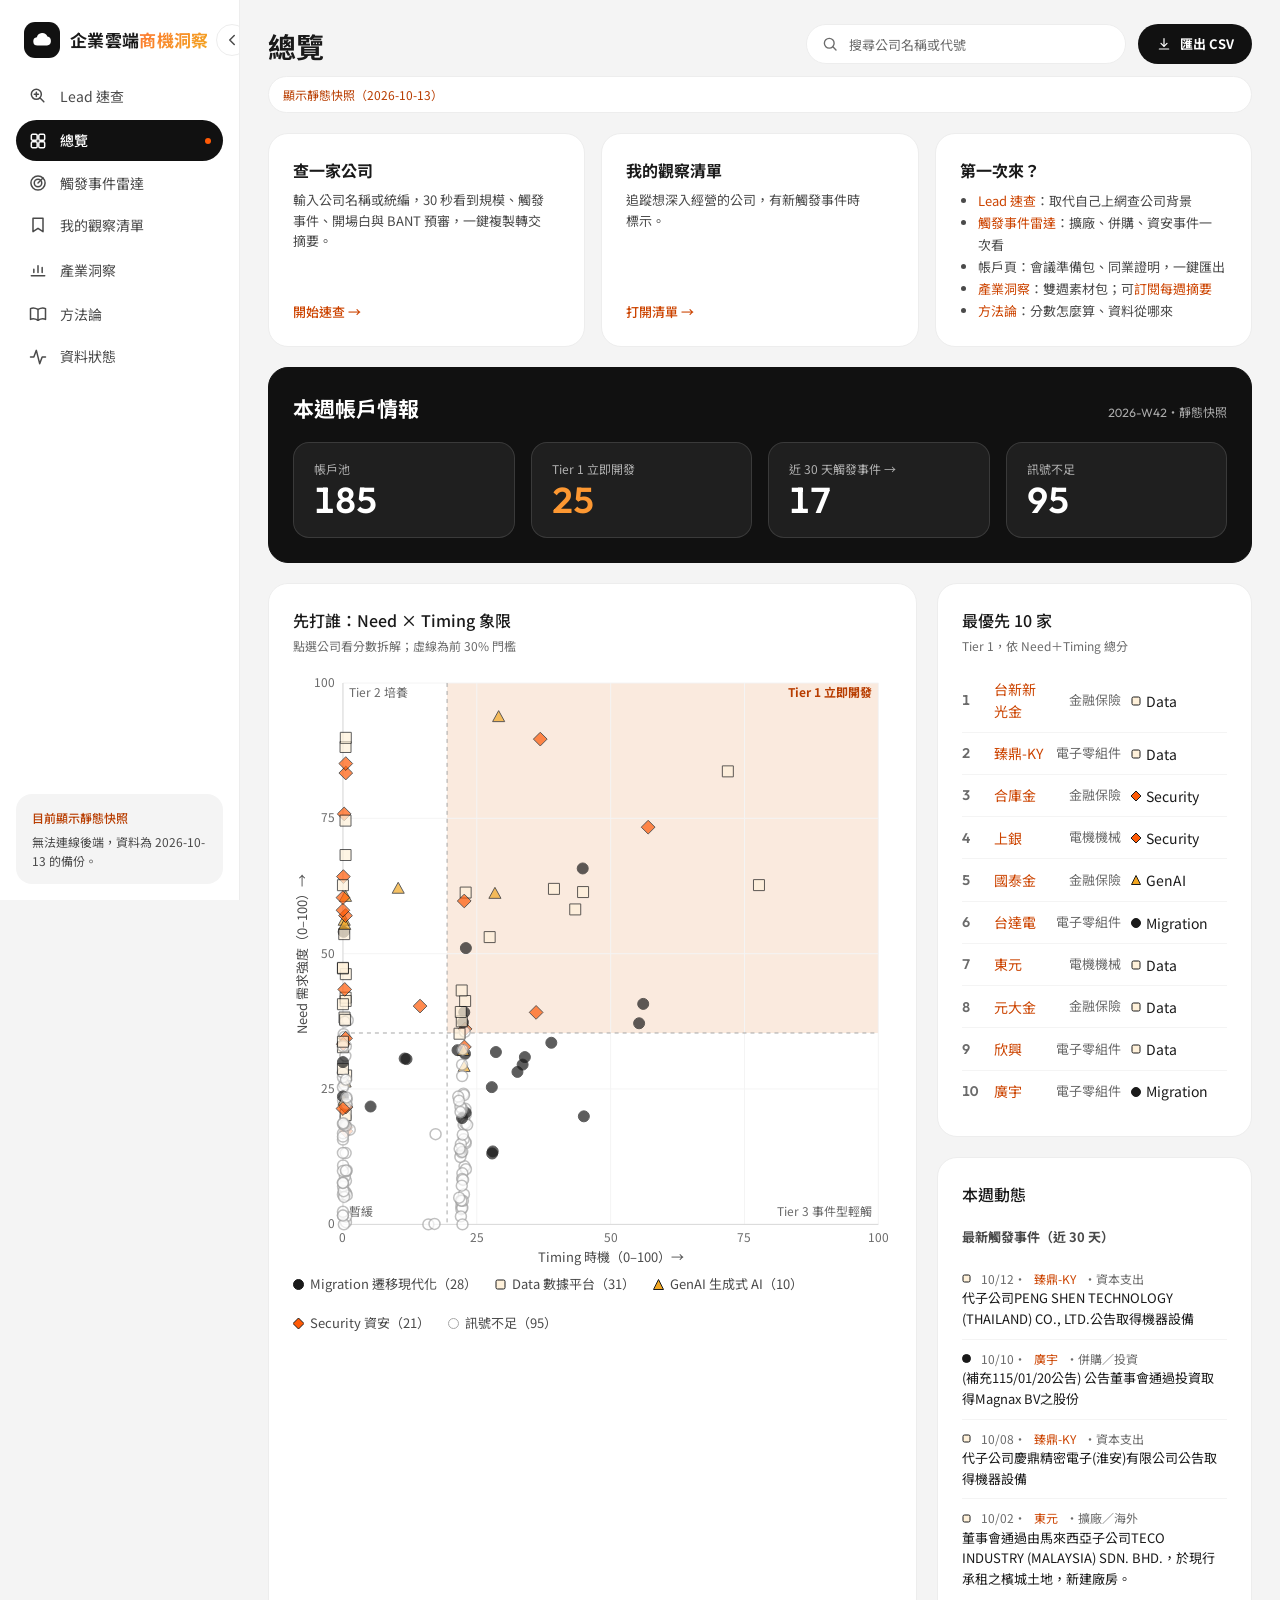
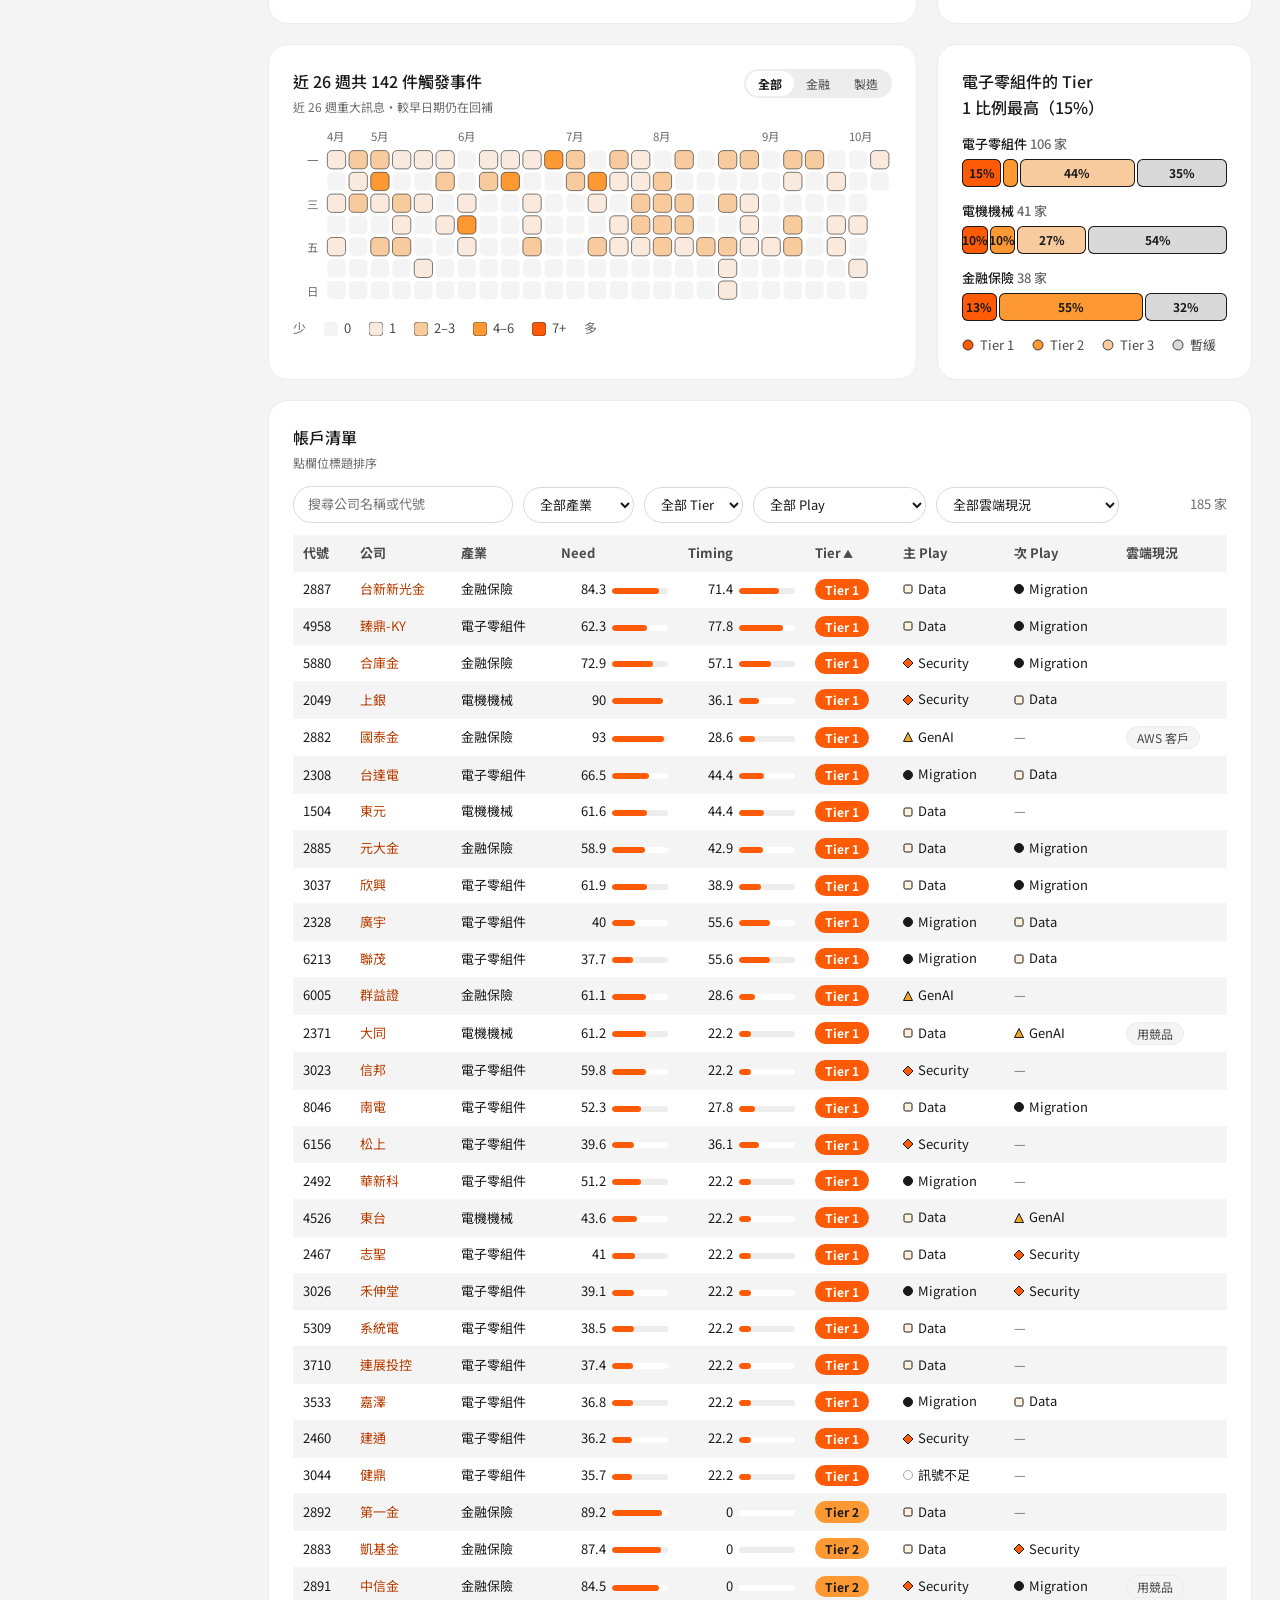
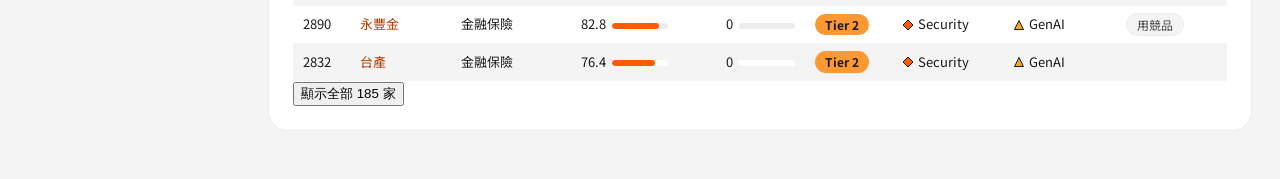
==== web/index.html @ 1bb66ca7 "產業洞察素材包＋每週摘要信訂閱（09 檔衝刺 3） - GAS：config_industries（零售先行）、insight_packs；每兩週產生主題熱度（近 14 天 vs 前 14 天）、5 " ====
<!doctype html>
<html lang="zh-Hant">
<head>
<meta charset="utf-8">
<meta name="viewport" content="width=device-width, initial-scale=1">
<title>總覽｜企業雲端商機洞察平台</title>
<meta name="description" content="企業雲端商機洞察平台：以公開資料為台灣上市櫃企業評分，標出 AWS 的切入劇本">
<link rel="preconnect" href="https://fonts.googleapis.com">
<link rel="preconnect" href="https://fonts.gstatic.com" crossorigin>
<link href="https://fonts.googleapis.com/css2?family=Noto+Sans+TC:wght@400;500;700&family=Outfit:wght@500;600&display=swap" rel="stylesheet">
<link rel="stylesheet" href="css/tokens.css?v=20261019b">
<link rel="stylesheet" href="css/app.css?v=20261019e">
</head>
<body data-page="overview" data-title="總覽">
<main>
  <!-- 入口（09 檔第 4 節）：查一家公司（快速）、我的觀察清單（深入）、訪客功能導覽 -->
  <section class="entry-row" aria-label="快速入口">
    <a class="card entry-card" href="lookup.html"><h2>查一家公司</h2><p>輸入公司名稱或統編，30 秒看到規模、觸發事件、開場白與 BANT 預審，一鍵複製轉交摘要。</p><span class="go">開始速查 →</span></a>
    <a class="card entry-card" href="watchlist.html"><h2>我的觀察清單</h2><p id="entry-watch">追蹤想深入經營的公司，有新觸發事件時標示。</p><span class="go">打開清單 →</span></a>
    <div class="card entry-card tour"><h2>第一次來？</h2><ul>
      <li><a href="lookup.html">Lead 速查</a>：取代自己上網查公司背景</li>
      <li><a href="radar.html">觸發事件雷達</a>：擴廠、併購、資安事件一次看</li>
      <li>帳戶頁：會議準備包、同業證明，一鍵匯出</li>
      <li><a href="insight.html">產業洞察</a>：雙週素材包；可<a href="insight.html#subscribe">訂閱每週摘要</a></li>
      <li><a href="methodology.html">方法論</a>：分數怎麼算、資料從哪來</li></ul></div>
  </section>

  <!-- 列 1：黑色 KPI 帶 -->
  <section class="card dark kpi-band" aria-labelledby="kpi-title">
    <div class="band-head"><h2 id="kpi-title">本週帳戶情報</h2><span class="band-sub" id="band-sub"></span></div>
    <div class="band-grid four">
      <div class="band-card"><div class="band-label">帳戶池</div><div class="band-num" id="k-accounts">—</div></div>
      <div class="band-card"><div class="band-label">Tier 1 立即開發</div><div class="band-num hot" id="k-tier1">—</div></div>
      <a class="band-card kpi-link" href="radar.html?days=30"><div class="band-label">近 30 天觸發事件 →</div><div class="band-num" id="k-events">—</div></a>
      <div class="band-card"><div class="band-label">訊號不足</div><div class="band-num" id="k-nosig">—</div></div>
    </div>
  </section>

  <!-- 列 2：象限圖（8）＋鬆餅圖／本週動態（4） -->
  <section class="grid-12">
    <div class="card chart-wrap span-8" id="quad">
      <div class="card-head"><h2>先打誰：Need × Timing 象限</h2><span class="hint">點選公司看分數拆解；虛線為前 30% 門檻</span></div>
      <div class="card-body">
        <div class="chart"></div>
        <div class="legend" id="legend"></div>
        <div class="tooltip" role="status"></div>
      </div>
    </div>
    <div class="span-4 col-stack">
      <div class="card">
        <div class="card-head"><h2>最優先 10 家</h2><span class="hint">Tier 1，依 Need＋Timing 總分</span></div>
        <div class="card-body"><ol class="top-list" id="top10"></ol></div>
      </div>
      <div class="card">
        <div class="card-head"><h2>本週動態</h2><span class="hint" id="dyn-hint"></span></div>
        <div class="card-body">
          <div id="movers-wrap"><h3 class="sub-h">分數變化前 5</h3>
          <ul class="movers" id="movers"></ul></div>
          <h3 class="sub-h">最新觸發事件（近 30 天）</h3>
          <ul class="events" id="events"></ul>
        </div>
      </div>
    </div>
  </section>

  <!-- 列 3：日曆熱圖（8）＋產業 × Tier（4） -->
  <section class="grid-12">
    <div class="card chart-wrap span-8" id="cal-card">
      <div class="card-head head-split">
        <div><h2 id="cal-title">觸發事件日曆</h2><span class="hint" id="cal-hint">近 26 週重大訊息</span></div>
        <div class="seg-toggle" role="group" aria-label="產業範圍" id="cal-seg">
          <button type="button" data-g="n" aria-pressed="true">全部</button><button type="button" data-g="fin" aria-pressed="false">金融</button><button type="button" data-g="mfg" aria-pressed="false">製造</button>
        </div>
      </div>
      <div class="card-body"><div id="cal"></div><div class="legend" id="cal-legend"></div><div class="tooltip" role="status"></div></div>
    </div>
    <div class="card span-4">
      <div class="card-head"><h2 id="ind-title">各產業的 Tier 組成</h2></div>
      <div class="card-body"><div id="ind-stack"></div><div class="legend" id="ind-legend"></div></div>
    </div>
  </section>

  <!-- 列 4：帳戶清單 -->
  <section class="card" id="accounts" aria-labelledby="t-title">
    <div class="card-head"><h2 id="t-title">帳戶清單</h2><span class="hint">點欄位標題排序</span></div>
    <div class="card-body">
      <div class="filters">
        <label class="sr-only" for="f-q">搜尋公司</label>
        <input id="f-q" type="search" placeholder="搜尋公司名稱或代號">
        <label class="sr-only" for="f-ind">產業</label>
        <select id="f-ind"><option value="">全部產業</option></select>
        <label class="sr-only" for="f-tier">Tier</label>
        <select id="f-tier"><option value="">全部 Tier</option><option value="1">Tier 1</option><option value="2">Tier 2</option><option value="3">Tier 3</option><option value="hold">暫緩</option></select>
        <label class="sr-only" for="f-play">主 Play</label>
        <select id="f-play"><option value="">全部 Play</option></select>
        <label class="sr-only" for="f-cloud">雲端現況</label>
        <select id="f-cloud"><option value="">全部雲端現況</option></select>
        <span class="count" id="count"></span>
      </div>
      <div class="chips" id="chips" aria-label="已套用的篩選"></div>
      <div class="table-wrap">
        <table>
          <thead><tr id="thead"></tr></thead>
          <tbody id="tbody"></tbody>
        </table>
      </div>
      <button type="button" class="btn-more" id="more" hidden></button>
    </div>
  </section>
</main>

<script src="js/api.js?v=20261019b"></script>
<script src="js/shell.js?v=20261019e"></script>
<script src="js/charts.js?v=20261014r"></script>
<script>
(async () => {
  const { LABELS, fmt, esc, tierBadge, playTag, shapeSvg, ageDays } = CL;
  let d;
  try { d = await CL.load(); }
  catch (e) { document.querySelector('main').insertAdjacentHTML('afterbegin', `<p class="empty">${esc(e.message)}</p>`); return; }

  const rows = d.accounts.map(c => ({
    code: c.code, name: c.name, industry: c.industry, market: c.market,
    need: c.score.need === '' ? 0 : Number(c.score.need), timing: c.score.timing === '' ? 0 : Number(c.score.timing),
    tier: String(c.score.tier), play: c.score.play_primary, play2: c.score.play_secondary,
    cloud: c.score.cloud_status, comp: Number(c.score.data_completeness)
  }));
  const byCode = Object.fromEntries(rows.map(r => [r.code, r]));
  const S = d.summary || {};
  const tierCounts = S.tier_counts || rows.reduce((m, r) => (m[r.tier] = (m[r.tier] || 0) + 1, m), {});
  const recent = d.signals.filter(s => s.type === 'T1' && ageDays(s.at, d.generated_at) <= 30);
  const eventDocs = new Set(recent.map(s => s.code + '|' + s.title + '|' + s.at));

  // ---------- KPI 帶 ----------
  document.getElementById('k-accounts').textContent = S.rank_total || rows.length;
  document.getElementById('k-tier1').textContent = tierCounts['1'] || 0;
  document.getElementById('k-events').textContent = eventDocs.size;
  document.getElementById('k-nosig').textContent = rows.filter(r => r.play === CL.NO_PLAY).length;
  document.getElementById('band-sub').textContent = `${d.run_id}${d.source === 'live' ? '' : '・靜態快照'}`;

  // ---------- 象限圖 ----------
  const mid = (hi, lo) => (Math.min(...hi) + Math.max(0, ...lo)) / 2;
  const highN = r => r.tier === '1' || r.tier === '2', highT = r => r.tier === '1' || r.tier === '3';
  const needCut = mid(rows.filter(highN).map(r => r.need), rows.filter(r => !highN(r)).map(r => r.need));
  const timingCut = mid(rows.filter(highT).map(r => r.timing), rows.filter(r => !highT(r)).map(r => r.timing));
  Charts.quadrant(document.getElementById('quad'), rows, { needCut, timingCut, onClick: r => { location.href = 'account.html?code=' + r.code; } });
  const playOrder = ['Migration', 'Data', 'GenAI', 'Security', CL.NO_PLAY];
  document.getElementById('legend').innerHTML = playOrder
    .map(p => `<span>${shapeSvg(p, 11)}${p === CL.NO_PLAY ? CL.NO_PLAY : LABELS.play[p]}（${rows.filter(r => r.play === p).length}）</span>`).join('');

  // ---------- Tier 標示 ----------
  const TL = { '1': 'Tier 1', '2': 'Tier 2', '3': 'Tier 3', hold: '暫緩' };
  const dotSvg = t => `<svg width="12" height="12" aria-hidden="true"><circle cx="6" cy="6" r="5" fill="${Charts.TIER_VAR[t]}" stroke="var(--ink-900)" stroke-width="0.8"/></svg>`;

  // ---------- 最優先 10 家 ----------
  document.getElementById('top10').innerHTML = rows.filter(r => r.tier === '1').sort((a, b) => (b.need + b.timing) - (a.need + a.timing)).slice(0, 10)
    .map((r, i) => `<li><span class="rk">${i + 1}</span><a href="account.html?code=${r.code}">${esc(r.name)}</a><span class="muted">${esc(r.industry)}</span><span class="tp">${playTag(r.play)}</span></li>`).join('');

  // ---------- 本週動態 ----------
  const prevRows = rows.filter(r => d.prev[r.code]).map(r => {
    const p = d.prev[r.code];
    return { ...r, delta: Math.round(((r.need + r.timing) - ((Number(p.need) || 0) + (Number(p.timing) || 0))) * 10) / 10, tierFrom: String(p.tier) };
  });
  document.getElementById('dyn-hint').textContent = d.prev_run_id ? `與 ${d.prev_run_id} 比較` : '';
  const movers = prevRows.filter(r => r.delta !== 0 || r.tier !== r.tierFrom).sort((a, b) => Math.abs(b.delta) - Math.abs(a.delta)).slice(0, 5);
  if (!d.prev_run_id) document.getElementById('movers-wrap').remove();
  else document.getElementById('movers').innerHTML = movers.length ? movers.map(r => `<li><a href="account.html?code=${r.code}">${esc(r.name)}</a>
        <span class="${r.delta > 0 ? 'up' : 'down'}"><span class="arr" aria-hidden="true">${r.delta > 0 ? '▲' : '▼'}</span> ${r.delta > 0 ? '上升' : '下降'} ${Math.abs(r.delta)}</span>
        ${r.tier !== r.tierFrom ? `<span class="muted">${LABELS.tier[r.tierFrom]} → </span>${tierBadge(r.tier)}` : ''}</li>`).join('')
    : '<li class="muted">與上週相比沒有變化。</li>';
  const evList = recent.slice().sort((a, b) => String(b.at).localeCompare(String(a.at)))
    .filter((s, i, a) => a.findIndex(x => x.code === s.code && x.title === s.title && x.at === s.at) === i).slice(0, 4);
  document.getElementById('events').innerHTML = evList.length ? evList.map(s => {
    const c = d.byCode[s.code], r = byCode[s.code];
    return `<li><div class="meta"><span class="pdot-s">${shapeSvg(r ? r.play : CL.NO_PLAY, 9)}</span>${String(s.at).slice(5, 10).replace('-', '/')}・<a href="account.html?code=${s.code}">${esc(c.name)}</a>・${LABELS.cat[s.cat] || s.cat}</div>
      <div class="title">${esc(s.title)}</div></li>`;
  }).join('') : '<li class="muted">近 30 天沒有觸發事件</li>';

  // ---------- 日曆熱圖 ----------
  const cal = S.trigger_calendar || [];
  const bf = S.announcement_backfill;
  let group = 'n';
  const drawCal = () => {
    const total = cal.reduce((a, x) => a + (x[group] || 0), 0);
    document.getElementById('cal-title').textContent = `近 26 週共 ${total} 件觸發事件`;
    Charts.calendar(document.getElementById('cal'), cal, { endDate: d.generated_at, group });
    const f = ['var(--gray-100)', 'var(--heat-1)', 'var(--heat-2)', 'var(--heat-3)', 'var(--heat-4)'];
    document.getElementById('cal-legend').innerHTML = `<span class="muted">少</span>` + ['0', '1', '2–3', '4–6', '7+']
      .map((t, i) => `<span><svg width="14" height="14" aria-hidden="true"><rect width="14" height="14" rx="4" fill="${f[i]}" stroke="${i ? 'var(--ink-900)' : 'none'}" stroke-width="0.5"/></svg>${t}</span>`).join('') + `<span class="muted">多</span>`;
    document.getElementById('cal-hint').textContent = '近 26 週重大訊息' + (bf && bf.done_days < bf.total_days ? '・較早日期仍在回補' : '');
  };
  document.getElementById('cal-seg').querySelectorAll('button').forEach(b => b.addEventListener('click', () => {
    group = b.dataset.g;
    document.querySelectorAll('#cal-seg button').forEach(x => x.setAttribute('aria-pressed', String(x === b)));
    drawCal();
  }));
  drawCal();

  // ---------- 產業 × Tier 百分比堆疊 ----------
  const matrix = S.industry_tier_matrix || {};
  const inds = Object.keys(matrix);
  document.getElementById('ind-stack').innerHTML = inds.map(ind => {
    const m = matrix[ind], tot = Charts.TIER_ORDER.reduce((a, t) => a + (m[t] || 0), 0) || 1;
    return `<div class="ind-row"><div class="ind-name">${esc(ind)}<span class="muted"> ${tot} 家</span></div>
      <div class="ind-bar" role="img" aria-label="${esc(ind)}：${Charts.TIER_ORDER.map(t => TL[t] + ' ' + (m[t] || 0) + ' 家').join('、')}">
        ${Charts.TIER_ORDER.filter(t => m[t]).map(t => { const p = m[t] / tot * 100;
          return `<div class="ind-seg" style="width:${p}%;background:${Charts.TIER_VAR[t]}" data-tip="${esc(ind)}・${TL[t]}：${m[t]} 家（${Math.round(p)}%）">${p >= 9 ? Math.round(p) + '%' : ''}</div>`; }).join('')}
      </div></div>`;
  }).join('');
  document.getElementById('ind-legend').innerHTML = Charts.TIER_ORDER.map(t => `<span>${dotSvg(t)}${TL[t]}</span>`).join('');
  const top = inds.map(i => ({ i, p: (matrix[i]['1'] || 0) / (Charts.TIER_ORDER.reduce((a, t) => a + (matrix[i][t] || 0), 0) || 1) })).sort((a, b) => b.p - a.p)[0];
  if (top) document.getElementById('ind-title').textContent = `${top.i}的 Tier 1 比例最高（${Math.round(top.p * 100)}%）`;
  document.getElementById('ind-stack').querySelectorAll('[data-tip]').forEach(n => {
    n.addEventListener('mousemove', e => AC_tip(e, n.dataset.tip)); n.addEventListener('mouseleave', AC_untip);
  });
  let tipEl = null;
  function AC_tip(e, html) {
    if (!tipEl) { tipEl = document.createElement('div'); tipEl.className = 'tooltip floating'; document.body.appendChild(tipEl); }
    tipEl.textContent = html; tipEl.style.display = 'block';
    tipEl.style.left = Math.min(e.clientX + 14, innerWidth - 240) + 'px'; tipEl.style.top = (e.clientY + 14) + 'px';
  }
  function AC_untip() { if (tipEl) tipEl.style.display = 'none'; }

  // ---------- 帳戶清單 ----------
  const opts = (id, vals, label) => {
    document.getElementById(id).insertAdjacentHTML('beforeend', vals.map(v => `<option value="${v}">${label ? label[v] : v}</option>`).join(''));
  };
  opts('f-ind', [...new Set(rows.map(r => r.industry))]);
  opts('f-play', playOrder, LABELS.play);
  opts('f-cloud', ['aws', 'competitor', 'unknown'], LABELS.cloud);

  const cols = [
    { k: 'code', t: '代號' }, { k: 'name', t: '公司' }, { k: 'industry', t: '產業' },
    { k: 'need', t: 'Need', num: true }, { k: 'timing', t: 'Timing', num: true }, { k: 'tierOrder', t: 'Tier' },
    { k: 'play', t: '主 Play' }, { k: 'play2', t: '次 Play' }, { k: 'cloud', t: '雲端現況' }
  ];
  const tierOrder = { '1': 0, '2': 1, '3': 2, hold: 3 };
  rows.forEach(r => { r.tierOrder = tierOrder[r.tier]; });
  let sort = { k: 'tierOrder', dir: 1 };
  const thead = document.getElementById('thead');
  thead.innerHTML = cols.map(c => `<th aria-sort="none" data-k="${c.k}"><button type="button">${c.t}</button></th>`).join('');
  thead.querySelectorAll('th').forEach(th => th.querySelector('button').addEventListener('click', () => {
    const k = th.dataset.k;
    sort = { k, dir: sort.k === k ? -sort.dir : (cols.find(c => c.k === k).num ? -1 : 1) };
    render();
  }));
  const FILTERS = [['f-ind', '產業'], ['f-tier', 'Tier'], ['f-play', 'Play'], ['f-cloud', '雲端現況']];
  ['f-q', 'f-ind', 'f-tier', 'f-play', 'f-cloud'].forEach(id => document.getElementById(id).addEventListener('input', render));

  function chips() {
    const out = [];
    const q = document.getElementById('f-q').value.trim();
    if (q) out.push({ id: 'f-q', text: `搜尋：${q}` });
    FILTERS.forEach(([id]) => {
      const el = document.getElementById(id);
      if (el.value) out.push({ id, text: el.options[el.selectedIndex].text });
    });
    document.getElementById('chips').innerHTML = out.map(c => `<button type="button" class="chip" data-id="${c.id}" aria-label="移除篩選：${esc(c.text)}">${esc(c.text)} <span aria-hidden="true">×</span></button>`).join('');
    document.querySelectorAll('#chips .chip').forEach(b => b.addEventListener('click', () => {
      const el = document.getElementById(b.dataset.id); el.value = ''; render();
    }));
  }

  const PAGE = 30; let showAll = false;
  document.getElementById('more').addEventListener('click', () => { showAll = true; render(); });
  function render() {
    const q = document.getElementById('f-q').value.trim();
    const f = id => document.getElementById(id).value;
    const list = rows.filter(r =>
      (!q || r.name.includes(q) || r.code.includes(q)) &&
      (!f('f-ind') || r.industry === f('f-ind')) && (!f('f-tier') || r.tier === f('f-tier')) &&
      (!f('f-play') || r.play === f('f-play')) && (!f('f-cloud') || r.cloud === f('f-cloud'))
    ).sort((a, b) => {
      const va = a[sort.k], vb = b[sort.k];
      const c = typeof va === 'number' ? va - vb : String(va ?? '').localeCompare(String(vb ?? ''), 'zh-Hant');
      return (c || (b.need + b.timing) - (a.need + a.timing)) * (c ? sort.dir : 1);
    });
    thead.querySelectorAll('th').forEach(th => th.setAttribute('aria-sort', th.dataset.k === sort.k ? (sort.dir > 0 ? 'ascending' : 'descending') : 'none'));
    window.__shown = list;
    const cut = showAll || list.length <= PAGE ? list : list.slice(0, PAGE);
    document.getElementById('count').textContent = `${list.length} 家`;
    document.getElementById('more').hidden = cut.length === list.length;
    document.getElementById('more').textContent = `顯示全部 ${list.length} 家`;
    chips();
    document.getElementById('tbody').innerHTML = cut.map(r => `
      <tr data-code="${r.code}" tabindex="0">
        <td>${r.code}</td><td><a href="account.html?code=${r.code}">${esc(r.name)}</a></td><td>${esc(r.industry)}</td>
        <td class="num">${fmt(r.need)}<span class="bar${r.need >= needCut ? ' hi' : ''}"><i style="width:${r.need}%"></i></span></td>
        <td class="num">${fmt(r.timing)}<span class="bar${r.timing >= timingCut ? ' hi' : ''}"><i style="width:${r.timing}%"></i></span></td>
        <td>${tierBadge(r.tier)}</td><td>${playTag(r.play)}</td><td>${playTag(r.play2)}</td>
        <td>${r.cloud === 'unknown' ? '' : `<span class="badge cloud">${LABELS.cloudShort[r.cloud]}</span>`}</td>
      </tr>`).join('');
  }
  document.getElementById('tbody').addEventListener('click', e => {
    const tr = e.target.closest('tr'); if (tr && e.target.tagName !== 'A') location.href = 'account.html?code=' + tr.dataset.code;
  });
  document.getElementById('tbody').addEventListener('keydown', e => {
    const tr = e.target.closest('tr'); if (tr && e.key === 'Enter') location.href = 'account.html?code=' + tr.dataset.code;
  });
  Shell.setExport(() => window.__shown || rows);
  render();

  // 從帳戶頁迷你象限圖點過來（?focus=代號）：捲到該公司並高亮
  const focus = new URLSearchParams(location.search).get('focus');
  if (focus) showAll = true, render();
  const tr = focus && document.querySelector(`#tbody tr[data-code="${focus}"]`);
  if (tr) { tr.classList.add('focus'); tr.scrollIntoView({ block: 'center' }); }
  // 入口卡：觀察清單數量
  try {
    const wl = JSON.parse(localStorage.getItem('cl:watch') || '[]');
    if (wl.length) document.getElementById('entry-watch').textContent = `觀察中 ${wl.length} 家；有新觸發事件時會標示。`;
  } catch (e) { /* 略過 */ }
})();
</script>
</body>
</html>
---- web/css/tokens.css ----
/*
 * 色票 v3（docs/06_UI改版需求_v3.md 第 1 節）：橘色家族＋黑灰白，不再使用靛紫。
 * 全站顏色、圓角只能從這裡引用，其他檔案不得寫死色碼。
 */
:root {
  /* 品牌橘（Verna 指定） */
  --orange-600: #FF5A06;   /* 品牌主色：本公司／重點、Tier 1、選取狀態、圖表主系列（白底 3.1:1，只當圖形與大字） */
  --orange-500: #FD7632;   /* 次一階強調、漸層起點 */
  --orange-400: #FD9832;   /* Tier 2、熱度圖第 3 階、黑卡上的關鍵數字 */
  --amber-400: #F2A722;    /* 琥珀：GenAI、漸層終點 */
  --orange-200: #F8CB9F;   /* Tier 3、熱度圖第 2 階、淡色系列 */
  --cream-100: #FFF1DA;    /* Data（Play）：比 orange-200 更淡，與琥珀拉開一般視覺分辨度；必須加外框 */
  --orange-50: #FAEADE;    /* 奶油底：Copilot（＝AI 產生）、hover／選取列、提示框 */

  /* 衍生色（為文字對比補的，不得省略） */
  --orange-700: #CC4400;   /* 白底連結、白字按鈕底色（白底 4.8:1） */
  --orange-800: #B83D00;   /* gray-100 與奶油底上的橘色文字（5.2:1／4.8:1）；#CC4400 在這兩種底色上只有 4.3／4.1:1 */

  /* 中性色 */
  --ink-950: #111111;      /* 黑色主卡、主要按鈕、側欄選取項 */
  --ink-900: #1A1A1A;
  --ink-600: #4A4A4A;
  --ink-500: #6B6B6B;
  --gray-400: #A6A6A6;
  --gray-300: #D9D9D9;     /* 暫緩標章、分隔線 */
  --gray-200: #EDEDED;     /* 卡片框線、分段控制底色 */
  --gray-100: #F4F4F4;     /* 頁面底色 */
  --white: #FFFFFF;

  /* 狀態色（只在資料狀態頁） */
  --status-error: #C0392B;
  --status-ok: #2E7D5B;

  /* 品牌漸層（只在字標、方法論頁首、空狀態、封面） */
  --gradient-brand: linear-gradient(135deg, #FD7632, #F2A722);

  /* 語意 token */
  --link: var(--orange-700);         /* 白底連結 */
  --link-tint: var(--orange-800);    /* gray-100／奶油底／hover 列上的連結與橘字 */
  --chart-mark: var(--orange-600);   /* 圖表主系列、重點 */
  --chart-base: var(--gray-400);     /* 比較型圖表的非重點 */
  --focus: var(--orange-700);
  --shadow: rgba(26, 26, 26, .08);

  /* 黑色主卡上的文字與子卡（06 檔第 3.4 節） */
  --on-dark: var(--white);
  --on-dark-muted: rgba(255, 255, 255, .65);
  --on-dark-card: rgba(255, 255, 255, .06);
  --on-dark-line: rgba(255, 255, 255, .12);

  /* 熱度圖階梯（0 件＝gray-100） */
  --heat-1: var(--orange-50);
  --heat-2: var(--orange-200);
  --heat-3: var(--orange-400);
  --heat-4: var(--orange-600);

  /* Tier 階梯：越橘越該先打 */
  --tier-1: var(--orange-600);
  --tier-2: var(--orange-400);
  --tier-3: var(--orange-200);
  --tier-hold: var(--gray-300);

  /* Play（第 1.3 節）：四色明度差距大，再加形狀；四色一律加 1px ink-900 外框（統一） */
  --play-migration: var(--ink-900);
  --play-security: var(--orange-600);
  --play-genai: var(--amber-400);
  --play-data: var(--cream-100);
  --play-none: var(--gray-400);

  --font: "Noto Sans TC", system-ui, -apple-system, "PingFang TC", "Microsoft JhengHei", sans-serif;
  --font-num: "Outfit", "Noto Sans TC", system-ui, sans-serif;   /* 大數字、英文標題；一律 tabular-nums */
  --radius: 20px;          /* 卡片 */
  --radius-sm: 16px;       /* 卡片內的卡 */
  --radius-pill: 999px;
}
---- web/css/app.css ----
* { box-sizing: border-box; }
html, body { margin: 0; }
body {
  font-family: var(--font);
  font-size: 14px;
  line-height: 1.6;
  color: var(--ink-900);
  background: var(--gray-100);
  font-variant-numeric: tabular-nums;
}
a { color: var(--link); text-decoration: none; }
.back, .notice a { color: var(--link-tint); }
a:hover { text-decoration: underline; }
:focus-visible { outline: 3px solid var(--focus); outline-offset: 2px; }
h1, h2, h3 { margin: 0; font-weight: 700; }
.kpi-value, .score, .num-font, .stat-num { font-family: var(--font-num); font-variant-numeric: tabular-nums; }
[hidden] { display: none !important; } /* 避免元件的 display 設定蓋過 hidden 屬性 */


main { padding: 20px 28px 48px; }
.notice { background: var(--white); border: 1px solid var(--gray-200); color: var(--ink-600); border-radius: var(--radius-sm); padding: 8px 14px; font-size: 13px; margin-bottom: 20px; }
.notice b { color: var(--ink-900); }

/* KPI */
.kpis { display: grid; grid-template-columns: repeat(4, 1fr); gap: 20px; margin-bottom: 20px; }
.kpi { background: var(--white); border: 1px solid var(--gray-200); border-radius: var(--radius); padding: 14px 18px; }
.kpi-label { color: var(--ink-500); font-size: 13px; }
.kpi-value { font-size: 30px; font-weight: 700; color: var(--ink-900); line-height: 1.3; }
.kpi-sub { color: var(--ink-500); font-size: 12px; }
.kpi-value.accent { color: var(--orange-700); }

.card { border: 1px solid var(--gray-200); border-radius: var(--radius); background: var(--white); }
.card { padding: 24px; }
.card-head { display: block; padding: 0 0 14px; }
.card-head h2 { font-size: 16px; font-weight: 500; }
.card-head .hint { display: block; color: var(--ink-500); font-size: 12px; margin-top: 2px; }
.card-body { padding: 0; }
.card.mini { padding: 18px 20px; }

.grid-2 { display: grid; grid-template-columns: minmax(0, 1fr) 380px; gap: 20px; margin-bottom: 20px; }

/* 象限圖 */
.chart-wrap { position: relative; }
.chart svg { display: block; width: 100%; height: auto; }
.legend { display: flex; gap: 18px; flex-wrap: wrap; font-size: 13px; color: var(--ink-600); margin-top: 6px; }
.legend span { display: inline-flex; align-items: center; gap: 6px; }
.tooltip { position: absolute; pointer-events: none; background: var(--white); border: 1px solid var(--gray-300);
  border-radius: 6px; box-shadow: 0 4px 16px var(--shadow); padding: 8px 10px; font-size: 13px; min-width: 160px; display: none; z-index: 5; }
.tooltip b { display: block; }
.tooltip .muted { color: var(--ink-500); font-size: 12px; }

/* 事件清單 */
.events { list-style: none; margin: 0; padding: 0; }
.events li { padding: 9px 0; border-bottom: 1px solid var(--gray-100); }
.events li:last-child { border-bottom: 0; }
.events .meta { color: var(--ink-500); font-size: 12px; display: flex; gap: 8px; align-items: center; }
.events .title { font-size: 13px; }
.dot { width: 8px; height: 8px; border-radius: 50%; background: var(--orange-600); display: inline-block; }

/* 篩選與表格 */
.filters { display: flex; gap: 10px; align-items: center; flex-wrap: wrap; margin-bottom: 10px; }
.filters input, .filters select { font: inherit; font-size: 13px; padding: 6px 10px; border: 1px solid var(--gray-300); border-radius: 6px; background: var(--white); color: var(--ink-900); }
.filters input { width: 220px; }
.filters .count { color: var(--ink-500); font-size: 13px; margin-left: auto; }
table { width: 100%; border-collapse: collapse; font-size: 13px; }
th { background: var(--gray-100); color: var(--ink-600); font-weight: 700; text-align: left; padding: 0; white-space: nowrap; }
th.plain { padding: 8px 10px; }
th button { all: unset; cursor: pointer; display: block; padding: 8px 10px; }
th button:focus-visible { outline: 3px solid var(--focus); }
th[aria-sort="ascending"] button::after { content: " ▲"; font-size: 10px; }
th[aria-sort="descending"] button::after { content: " ▼"; font-size: 10px; }
td { padding: 7px 10px; border-bottom: 1px solid var(--gray-100); white-space: nowrap; }
tbody tr { cursor: pointer; }
tbody tr:nth-child(even) { background: var(--gray-100); }
tbody tr:hover, tbody tr.focus { background: var(--orange-50); }
tbody tr.focus td:first-child { box-shadow: inset 3px 0 0 var(--orange-600); }
tbody td a { color: var(--link-tint); }
td.num { text-align: right; }
.bar { display: inline-block; width: 56px; height: 6px; background: var(--gray-100); border-radius: 3px; vertical-align: middle; margin-left: 6px; overflow: hidden; }
tbody tr:nth-child(even) .bar { background: var(--white); }
.bar { background: var(--gray-200); }
.bar i { display: block; height: 100%; background: var(--ink-900); border-radius: 3px; }
.bar.hi i { background: var(--orange-600); }
.muted { color: var(--ink-500); }

/* 標章 */
.badge { display: inline-block; font-size: 12px; padding: 1px 10px; border-radius: var(--radius-pill); line-height: 1.6; white-space: nowrap; }
.tier-1, .tier-2, .tier-3, .tier-hold { color: var(--ink-900); font-weight: 700; border-radius: var(--radius-pill); }
.tier-1 { background: var(--tier-1); color: var(--white); } /* 白字在 #FF5A06 上 3.1:1（Verna 堅持白字）；Tier 2／3 底色太淺，白字不可讀，維持黑字 */
.tier-2 { background: var(--tier-2); }
.tier-3 { background: var(--tier-3); }
.tier-hold { background: var(--tier-hold); }
.cloud { background: var(--gray-100); color: var(--ink-600); border: 1px solid var(--gray-200); font-weight: 400; }
.play { display: inline-flex; align-items: center; gap: 5px; }

/* 帳戶頁 */
.back { font-size: 13px; }
.acct-head { display: flex; justify-content: space-between; align-items: flex-end; margin: 0 0 18px; gap: 16px; }
.acct-head h1 { font-size: 24px; color: var(--ink-900); }
.acct-head .sub { color: var(--ink-500); font-size: 13px; }
.acct-head .tags { display: flex; gap: 8px; flex-wrap: wrap; justify-content: flex-end; }
.acct-grid { display: grid; grid-template-columns: minmax(0, 2fr) minmax(0, 1fr); gap: 20px; align-items: start; }
.axis-title { display: flex; justify-content: space-between; align-items: baseline; margin: 6px 0 4px; }
.axis-title h3 { font-size: 15px; }
.axis-title .score { font-size: 22px; font-weight: 700; color: var(--ink-900); }
.comp { padding: 10px 0; border-bottom: 1px solid var(--gray-100); }
.comp:last-child { border-bottom: 0; }
.comp-row { display: grid; grid-template-columns: 150px minmax(0, 1fr) 90px; gap: 12px; align-items: center; }
.comp-name { font-weight: 700; font-size: 13px; }
.comp-name .muted { font-weight: 400; }
.track { height: 10px; background: var(--gray-100); border-radius: 5px; overflow: hidden; }
.track i { display: block; height: 100%; background: var(--chart-mark); border-radius: 5px; }
.track.missing { background: repeating-linear-gradient(45deg, var(--gray-200) 0 6px, var(--white) 6px 8px); }
.comp-val { text-align: right; font-size: 13px; }
.comp-why { color: var(--ink-600); font-size: 12px; margin: 4px 0 0 162px; }
.ref { font-size: 12px; color: var(--link); cursor: pointer; margin-right: 4px; }
.ref:hover, .ref.on { text-decoration: underline; }

.timeline { list-style: none; margin: 0; padding: 0; }
.timeline li { display: grid; grid-template-columns: 40px 84px 64px minmax(0, 1fr); gap: 10px; padding: 7px 6px; border-radius: 6px; font-size: 13px; align-items: baseline; }
.timeline li.on { background: var(--orange-50); }
.timeline li.on a, .timeline li.on .sid { color: var(--link-tint); }
.timeline .sid { color: var(--link); font-weight: 700; }
.timeline .date { color: var(--ink-500); font-size: 12px; }
.type { font-size: 12px; color: var(--ink-600); }

.copilot { background: var(--orange-50); color: var(--ink-900); border-radius: var(--radius); padding: 20px; }
.copilot h2 { font-size: 16px; color: var(--orange-800); }
.copilot ul, .copilot ol { padding-left: 18px; margin: 6px 0; font-size: 13px; }
.copilot .muted { color: var(--ink-500); }
.copilot .ref { color: var(--orange-800); }
.copilot .tag { display: inline-block; background: var(--white); color: var(--ink-900); font-size: 12px; padding: 1px 10px; border-radius: var(--radius-pill); }
.side-stack { display: grid; gap: 20px; }

.sr-only { position: absolute; width: 1px; height: 1px; overflow: hidden; clip: rect(0 0 0 0); white-space: nowrap; }
footer { color: var(--ink-500); font-size: 12px; text-align: center; padding: 24px; }

.sub-h { font-size: 13px; color: var(--ink-600); margin: 4px 0 6px; }
.sub-h + .events, .movers + .sub-h { margin-top: 12px; }
.movers { list-style: none; margin: 0; padding: 0; font-size: 13px; }
.movers li { padding: 4px 0; display: flex; gap: 8px; align-items: center; }
.up { color: var(--ink-900); font-weight: 700; }
.up .arr { color: var(--orange-600); }
.down { color: var(--ink-500); }
.kinds { font-size: 12px; color: var(--ink-600); }

/* Copilot（奶油色面板＝AI 產生；v3 第 5.3 節） */
.cp-head { display: flex; justify-content: space-between; align-items: center; margin-bottom: 12px; }
.cp-mode { font-size: 12px; display: flex; gap: 8px; align-items: center; }
.copilot .tag-live { background: var(--orange-600); color: var(--white); font-weight: 700; }
.linklike { all: unset; color: var(--orange-800); cursor: pointer; font-size: 12px; text-decoration: underline; }
.linklike:focus-visible { outline: 3px solid var(--focus); }
.cp-login { display: flex; gap: 6px; margin-bottom: 10px; }
.cp-login input, .cp-ask textarea { font: inherit; font-size: 13px; border: 1px solid var(--gray-300); border-radius: var(--radius-pill); padding: 6px 14px; background: var(--white); color: var(--ink-900); flex: 1; }
.cp-ask textarea { border-radius: var(--radius-sm); }
.cp-login input::placeholder, .cp-ask textarea::placeholder { color: var(--ink-500); }
.cp-ask { margin: 8px 0; }
.cp-ask textarea { width: 100%; resize: vertical; margin-bottom: 6px; }
.btn-primary { font: inherit; font-size: 13px; font-weight: 700; background: var(--orange-700); color: var(--white); border: 0; border-radius: var(--radius-pill); padding: 6px 16px; cursor: pointer; }
.btn-primary:hover { background: var(--orange-600); color: var(--white); }
.btn-dark { font: inherit; font-size: 13px; font-weight: 700; background: var(--ink-950); color: var(--white); border: 0; border-radius: var(--radius-pill); padding: 6px 16px; cursor: pointer; }
.btn-secondary { font: inherit; font-size: 12px; background: var(--white); color: var(--ink-900); border: 1px solid var(--gray-200); border-radius: var(--radius-pill); padding: 4px 12px; cursor: pointer; margin-top: 8px; }
.btn-secondary:hover { background: var(--gray-100); }
.cp-btns { display: flex; flex-wrap: wrap; gap: 6px; }
.cp-btn, .cp-lang button { font: inherit; font-size: 12px; background: var(--white); color: var(--ink-900); border: 1px solid var(--gray-200); border-radius: var(--radius-pill); padding: 3px 12px; cursor: pointer; }
.cp-btn:hover, .cp-lang button:hover { border-color: var(--orange-600); }
.cp-btn[aria-pressed="true"], .cp-lang button[aria-pressed="true"] { background: var(--orange-600); color: var(--white); border-color: var(--orange-600); font-weight: 700; }
.cp-lang { display: flex; gap: 6px; margin-top: 8px; }
.cp-out { margin-top: 14px; font-size: 13px; min-height: 40px; color: var(--ink-900); background: var(--white); border-radius: var(--radius-sm); padding: 14px 16px; }
.cp-out h3.cp-h { font-size: 13px; margin: 12px 0 2px; color: var(--orange-800); }
.cp-out h3.cp-h:first-child { margin-top: 0; }
.cp-out p { margin: 4px 0; }
.cp-out .muted { color: var(--ink-500); }
.cp-mail { background: var(--gray-100); border-radius: 12px; padding: 10px 12px; }
.cp-subject { font-weight: 700; margin-bottom: 6px; }
.cp-used { font-size: 12px; color: var(--ink-600); margin-top: 4px; }
.cp-obj li { margin-bottom: 8px; }
.cp-medd { background: var(--white); border-radius: 12px; }
.cp-medd th { background: var(--gray-100); color: var(--ink-900); width: 92px; font-size: 12px; vertical-align: top; white-space: normal; }
.cp-medd td { white-space: normal; vertical-align: top; border-bottom: 1px solid var(--gray-200); }
.cp-meta { font-size: 12px; color: var(--ink-500); margin-top: 8px; }
.cp-notice { background: var(--orange-50); border-left: 3px solid var(--orange-600); padding: 6px 10px; color: var(--ink-900); border-radius: 8px; }
.cp-foot { font-size: 12px; color: var(--ink-500); margin: 12px 0 0; }

/* ===== 帳戶頁 v2（05 檔第 2 節） ===== */
.summary-row { display: grid; grid-template-columns: repeat(4, minmax(0, 1fr)); gap: 20px; margin-bottom: 20px; }
.mini-head { display: flex; flex-direction: column; align-items: flex-start; gap: 4px; margin-bottom: 4px; }
.mini-h { font-size: 14px; margin-bottom: 4px; }
.mini-note { font-size: 12px; color: var(--ink-600); margin: 2px 0 0; text-align: center; }
.gauge svg, #mini-quad svg, #rank svg { display: block; width: 100%; height: auto; max-width: 280px; margin: 0 auto; }
.seg-toggle { display: inline-flex; background: var(--gray-200); border-radius: var(--radius-pill); padding: 2px; flex: none; }
.seg-toggle button { font: inherit; font-size: 11px; border: 0; background: transparent; color: var(--ink-600); padding: 2px 10px; border-radius: var(--radius-pill); cursor: pointer; }
.seg-toggle button[aria-pressed="true"] { background: var(--white); color: var(--ink-900); font-weight: 700; }
.copilot-col { position: sticky; top: 24px; align-self: start; max-height: calc(100vh - 48px); overflow-y: auto; border-radius: var(--radius); }
#swim > svg, #control > svg { display: block; width: 100%; height: auto; }
.empty { color: var(--ink-500); font-size: 13px; text-align: center; padding: 24px 0; margin: 0; }
.tooltip.floating { position: fixed; z-index: 50; max-width: 340px; }

/* B 子彈圖 */
.bul { display: grid; grid-template-columns: 132px minmax(0, 1fr) 96px; column-gap: 12px; row-gap: 2px; align-items: center; padding: 8px 0; border-bottom: 1px solid var(--gray-100); }
.bul:last-child { border-bottom: 0; }
.bul-name { font-weight: 700; font-size: 13px; }
.bul-track { position: relative; height: 12px; background: var(--gray-100); border-radius: 6px; margin-bottom: 12px; }
.bul-track i { display: block; height: 100%; background: var(--orange-200); border-radius: 6px; }
.bul-track i.over { background: var(--orange-500); } /* 過帳戶池中位數＝橘，未過＝淡橘 */
.bul-track.missing { background: repeating-linear-gradient(45deg, var(--gray-200) 0 6px, var(--white) 6px 8px); margin-bottom: 0; }
.bul-track .med { position: absolute; top: -3px; width: 2px; height: 18px; background: var(--ink-900); transform: translateX(-1px); }
.bul-track .med-l { position: absolute; top: 15px; font-size: 10.5px; color: var(--ink-600); transform: translateX(-50%); white-space: nowrap; }
.bul-track .med-l.edge-l { transform: translateX(4px); }
.bul-track .med-l.edge-r { transform: translateX(calc(-100% - 4px)); }
.bul { padding: 8px 0 10px; }
.bul-val { text-align: right; font-size: 13px; }
.bul-line { grid-column: 2 / 4; font-size: 12px; color: var(--ink-600); }
.code { display: inline-block; font-size: 11px; font-weight: 700; color: var(--ink-600); border: 1px solid var(--gray-300); border-radius: 4px; padding: 0 4px; cursor: help; }
.more { font-size: 12px; color: var(--ink-600); cursor: help; margin-left: 2px; text-decoration: underline dotted; }

/* E Play 組成 */
.stack-wrap { position: relative; padding-top: 4px; }
.stack { display: flex; gap: 2px; height: 28px; border-radius: 6px; overflow: hidden; }
.seg { display: flex; align-items: center; justify-content: center; font-size: 12px; font-weight: 700; min-width: 2px; cursor: help; }
.stack-mark { position: absolute; top: 0; bottom: 0; width: 0; border-left: 2px dashed var(--ink-900); cursor: help; }
.stack-legend { margin-top: 8px; }

/* F 訊號清單 */
.siglist { list-style: none; margin: 0; padding: 0; }
.siglist li { display: grid; grid-template-columns: 14px 36px 92px 60px minmax(0, 1fr); gap: 8px; padding: 7px 6px; border-radius: 6px; font-size: 13px; align-items: baseline; }
.siglist li.on, .siglist li.picked { background: var(--orange-50); }
.siglist .sid { color: var(--link); font-weight: 700; }
.siglist .date { color: var(--ink-500); font-size: 12px; white-space: nowrap; }
.siglist .pdot svg { vertical-align: -1px; }

/* ===== 總覽頁 v3（S3） ===== */
.grid-12 { display: grid; grid-template-columns: repeat(12, minmax(0, 1fr)); gap: 20px; margin-bottom: 20px; align-items: stretch; }
.span-8 { grid-column: span 8; } .span-4 { grid-column: span 4; }
.col-stack { display: grid; gap: 20px; align-content: start; }
.card.dark { background: var(--ink-950); color: var(--on-dark); border-color: var(--ink-950); margin-bottom: 20px; }
.card.dark h2 { color: var(--on-dark); }
.band-head { display: flex; justify-content: space-between; align-items: baseline; margin-bottom: 16px; }
.band-sub { font-size: 12px; color: var(--on-dark-muted); font-family: var(--font-num); }
.band-grid { display: grid; grid-template-columns: repeat(5, minmax(0, 1fr)); gap: 16px; }
.band-card { background: var(--on-dark-card); border: 1px solid var(--on-dark-line); border-radius: var(--radius-sm); padding: 14px 16px; position: relative; }
.band-ico { position: absolute; top: 14px; right: 14px; color: var(--on-dark-muted); display: inline-flex; }
.band-label { font-size: 12px; color: var(--on-dark-muted); }
.band-num { font-family: var(--font-num); font-weight: 600; font-size: 36px; line-height: 1.2; color: var(--on-dark); font-variant-numeric: tabular-nums; }
.band-num.hot { color: var(--orange-400); }
.band-note { font-size: 12px; color: var(--on-dark-muted); margin-top: 2px; }
.head-split { display: flex; justify-content: space-between; align-items: flex-start; gap: 12px; }
.head-split .seg-toggle button { font-size: 12px; padding: 3px 12px; }
.pdot-s { display: inline-flex; margin-right: 2px; }
#waffle svg { display: block; width: 100%; height: auto; max-width: 330px; margin: 0 auto; }
.ind-row { margin-bottom: 14px; }
.ind-name { font-size: 13px; font-weight: 500; margin-bottom: 4px; }
.ind-bar { display: flex; gap: 2px; height: 28px; }
.ind-seg { display: flex; align-items: center; justify-content: center; font-size: 12px; font-weight: 700; color: var(--ink-900); border-radius: 6px; box-shadow: inset 0 0 0 1px var(--ink-900); min-width: 3px; cursor: help; }
.chips { display: flex; flex-wrap: wrap; gap: 8px; margin-bottom: 10px; }
.chips:empty { display: none; }
.chip { font: inherit; font-size: 12px; background: var(--white); border: 1px solid var(--gray-300); border-radius: var(--radius-pill); padding: 2px 10px; color: var(--ink-900); cursor: pointer; }
.chip:hover { border-color: var(--orange-600); }
.table-wrap { overflow-x: auto; }
.filters input, .filters select { border-radius: var(--radius-pill); padding: 7px 14px; border-color: var(--gray-300); }
@media (max-width: 1279px) { .span-8, .span-4 { grid-column: span 12; } .band-grid { grid-template-columns: repeat(3, minmax(0, 1fr)); } }

/* ===== App 外殼（v3 第 3 節） ===== */
.app { display: grid; grid-template-columns: 240px minmax(0, 1fr); min-height: 100vh; transition: grid-template-columns .18s ease; }
.sidebar { position: sticky; top: 0; height: 100vh; background: var(--white); border-right: 1px solid var(--gray-200); display: flex; flex-direction: column; padding: 22px 16px 16px; overflow-y: auto; }
.side-brand { display: block; padding: 0 8px 22px; text-decoration: none; }
.side-brand:hover { text-decoration: none; }
.side-mark { font-weight: 700; font-size: 17px; letter-spacing: .3px; color: var(--ink-900); white-space: nowrap; }
.side-mark span { background: var(--gradient-brand); -webkit-background-clip: text; background-clip: text; color: transparent; }
.side-group { margin-bottom: 18px; }
.side-group-title { font-size: 12px; color: var(--ink-500); padding: 0 12px 6px; }
.side-item { display: flex; align-items: center; gap: 12px; padding: 9px 12px; border-radius: var(--radius-pill); color: var(--ink-600); text-decoration: none; font-size: 14px; margin-bottom: 2px; }
.side-item:hover { background: var(--gray-100); text-decoration: none; }
.side-item[aria-current="page"] { background: var(--ink-950); color: var(--white); font-weight: 500; }
.side-ico { display: inline-flex; flex: none; }
.side-label { flex: 1; white-space: nowrap; }
.side-dot { width: 6px; height: 6px; border-radius: 50%; background: var(--orange-600); flex: none; }
.update-card { margin-top: auto; background: var(--gray-100); border-radius: var(--radius-sm); padding: 14px 16px; font-size: 12px; color: var(--ink-600); }
.uc-title { font-weight: 500; color: var(--ink-900); font-size: 12px; margin-bottom: 4px; }
.uc-title.uc-warn { color: var(--orange-800); }
.uc-main { font-family: var(--font-num); font-weight: 600; font-size: 14px; color: var(--ink-900); margin-bottom: 4px; }
.uc-line { line-height: 1.6; }

.shell-main { min-width: 0; }
.topbar { display: flex; justify-content: space-between; align-items: flex-end; gap: 20px; padding: 24px 28px 0; }
.top-title h1 { font-size: 28px; font-weight: 700; line-height: 1.25; }
.crumbs { font-size: 12px; color: var(--ink-500); margin-top: 2px; min-height: 18px; }
.crumbs a { color: var(--link-tint); }
.top-actions { display: flex; align-items: center; gap: 12px; flex: none; }
.gsearch { position: relative; display: flex; align-items: center; background: var(--white); border: 1px solid var(--gray-200); border-radius: var(--radius-pill); padding: 0 14px; width: 320px; height: 40px; }
.gsearch:focus-within { border-color: var(--orange-600); }
.gs-ico { color: var(--ink-500); display: inline-flex; margin-right: 8px; }
.gsearch input { flex: 1; min-width: 0; border: 0; outline: 0; background: transparent; font: inherit; font-size: 13px; color: var(--ink-900); height: 100%; }
.gsearch input::placeholder { color: var(--ink-500); }
.gsearch kbd { font-family: var(--font-num); font-size: 11px; color: var(--ink-500); border: 1px solid var(--gray-200); border-radius: 6px; padding: 1px 6px; background: var(--gray-100); }
.gs-list { position: absolute; top: 46px; left: 0; right: 0; background: var(--white); border: 1px solid var(--gray-200); border-radius: var(--radius-sm); box-shadow: 0 8px 24px var(--shadow); list-style: none; margin: 0; padding: 6px; z-index: 40; }
.gs-list li { display: flex; align-items: center; gap: 8px; padding: 8px 10px; border-radius: 10px; cursor: pointer; font-size: 13px; }
.gs-list li[aria-selected="true"], .gs-list li:hover { background: var(--orange-50); }
.gs-name { font-weight: 500; }
.gs-meta { color: var(--ink-500); font-size: 12px; flex: 1; }
.gs-empty { color: var(--ink-500); cursor: default !important; }
.btn-dark.export-btn { display: inline-flex; align-items: center; gap: 8px; height: 40px; padding: 0 18px; }
.btn-dark:hover { background: var(--ink-900); }

/* ===== 帳戶頁 v3（S4） ===== */
.acct-left { display: grid; gap: 20px; min-width: 0; }
.a-row { display: grid; grid-template-columns: repeat(4, minmax(0, 1fr)); gap: 20px; }
.a-row .card { padding: 14px; min-width: 0; }
.a-row .mini-h { font-size: 13px; font-weight: 500; }
.a-row .gauge svg, .a-row #mini-quad svg { max-width: none; }
.a-row .mini-note { font-size: 11px; line-height: 1.4; }
.tier-card { display: flex; flex-direction: column; justify-content: center; margin-bottom: 0 !important; }
.tc-label { font-size: 12px; color: var(--on-dark-muted); }
.tc-rank { font-family: var(--font-num); font-weight: 600; font-size: 48px; line-height: 1.1; color: var(--orange-400); }
.tc-tier { font-size: 13px; color: var(--on-dark); font-weight: 500; margin-top: 4px; }
.tc-note { font-size: 12px; color: var(--on-dark-muted); margin-top: 2px; }
.b-row, .e-row { display: grid; grid-template-columns: repeat(2, minmax(0, 1fr)); gap: 20px; }
.card .axis-title { display: flex; justify-content: space-between; align-items: flex-start; margin: 0 0 6px; }
.card .axis-title h2 { font-size: 16px; font-weight: 500; }
.card .axis-title .hint { display: block; color: var(--ink-500); font-size: 12px; margin-top: 2px; font-weight: 400; }
.card .axis-title .score { font-size: 28px; white-space: nowrap; margin-left: 8px; }
.mini-note.left { text-align: left; }
/* 窄卡片的子彈圖：名稱與數值同一行，條在下方 */
.b-row .bul { grid-template-columns: minmax(0, 1fr) auto; }
.b-row .bul-name { grid-column: 1; grid-row: 1; }
.b-row .bul-val { grid-column: 2; grid-row: 1; }
.b-row .bul-track { grid-column: 1 / 3; grid-row: 2; margin-top: 4px; }
.b-row .bul-line { grid-column: 1 / 3; grid-row: 3; }
.swim-pt { transition: transform .12s; transform-box: fill-box; transform-origin: center; }
.swim-pt.pt-on { transform: scale(1.7); stroke-width: 2.5; stroke: var(--ink-900); }
.copilot-col .copilot { margin: 0; }
@media (max-width: 1279px) { .acct-grid { grid-template-columns: minmax(0, 1fr); } .copilot-col { position: static; max-height: none; } .a-row { grid-template-columns: repeat(2, minmax(0, 1fr)); } }

/* Copilot：模式分段控制、底部提問列（v3 第 5.3 節） */
.copilot .seg-toggle { background: var(--white); }
.copilot .seg-toggle button[aria-pressed="true"] { background: var(--orange-600); color: var(--white); }
.cp-ask { display: flex; gap: 8px; margin: 14px 0 0; }
.cp-ask input { flex: 1; min-width: 0; border-radius: var(--radius-pill); }
.cp-ask input:disabled { background: var(--gray-100); cursor: not-allowed; }
.cp-ask button:disabled { background: var(--gray-300); color: var(--ink-600); cursor: not-allowed; }
.cp-out { max-height: 60vh; overflow-y: auto; }

/* ===== 方法論頁 v3（S5） ===== */
.meth { max-width: 1100px; }
.hero-card { background: var(--gradient-brand); color: var(--ink-900); border-radius: var(--radius); padding: 28px 32px; margin-bottom: 20px; }
.hero-card h2 { font-size: 28px; line-height: 1.3; }
.hero-card p { margin: 8px 0 0; font-size: 14px; max-width: 760px; }
.band-grid.four { grid-template-columns: repeat(4, minmax(0, 1fr)); }
.chapters { position: sticky; top: 0; z-index: 20; display: flex; gap: 8px; flex-wrap: wrap; background: var(--gray-100); padding: 10px 0; margin-bottom: 10px; }
.chapters a { font-size: 13px; padding: 6px 16px; border-radius: var(--radius-pill); background: var(--white); border: 1px solid var(--gray-200); color: var(--ink-900); text-decoration: none; }
.chapters a:hover { border-color: var(--orange-600); text-decoration: none; }
.chapters a[aria-current="true"] { background: var(--ink-950); border-color: var(--ink-950); color: var(--white); font-weight: 500; }
.chapter { margin-bottom: 20px; scroll-margin-top: 70px; }
.chapter > h2 { font-size: 20px; font-weight: 700; }
.lead { font-size: 16px; color: var(--ink-900); margin: 6px 0 18px; }
h3.sub { font-size: 14px; font-weight: 500; margin: 20px 0 8px; color: var(--ink-900); }
.mini-cap { font-size: 12px; color: var(--ink-600); margin-bottom: 6px; }
.two-col { display: grid; grid-template-columns: repeat(2, minmax(0, 1fr)); gap: 24px; }
.two-col svg { display: block; width: 100%; height: auto; }
details.more { margin-top: 18px; border-top: 1px solid var(--gray-200); padding-top: 12px; }
details.more summary { cursor: pointer; font-size: 13px; font-weight: 500; color: var(--link); list-style: none; }
details.more summary::before { content: "＋ "; }
details.more[open] summary::before { content: "－ "; }
details.more summary:focus-visible { outline: 3px solid var(--focus); outline-offset: 2px; border-radius: 6px; }
.rules { padding-left: 18px; margin: 10px 0 0; font-size: 13px; }
.rules li { margin-bottom: 6px; }
.callout { background: var(--orange-50); color: var(--ink-900); border-radius: var(--radius-sm); padding: 10px 14px; font-size: 13px; margin: 0; }
.callout b { color: var(--orange-800); }
/* 流程圖與 AWS 對照 */
.flow { display: flex; align-items: stretch; gap: 6px; }
.flow-card { flex: 1 1 0; min-width: 0; border: 1px solid var(--gray-200); border-radius: var(--radius-sm); padding: 12px 14px; display: flex; flex-direction: column; gap: 2px; font-size: 12px; }
.flow-card svg { color: var(--ink-900); margin-bottom: 4px; }
.flow-card b { font-size: 13px; }
.flow-n { font-family: var(--font-num); font-weight: 600; font-size: 14px; color: var(--orange-800); }
.flow-d { color: var(--ink-600); }
.flow-arrow { align-self: center; color: var(--ink-500); font-weight: 700; }
.pair { display: grid; grid-template-columns: 1fr 40px 1fr; gap: 8px 0; align-items: center; font-size: 13px; }
.pair-h { font-size: 12px; color: var(--ink-500); }
.pair-l, .pair-r { border: 1px solid var(--gray-200); border-radius: 12px; padding: 8px 12px; display: flex; gap: 10px; align-items: baseline; }
.pair-r { background: var(--gray-100); font-weight: 500; }
.pair-a { text-align: center; color: var(--ink-500); font-weight: 700; }
/* 漏斗 */
.funnel { display: grid; gap: 10px; }
.fn-row { display: grid; grid-template-columns: 200px minmax(0, 1fr); gap: 14px; align-items: center; }
.fn-label { font-size: 13px; color: var(--ink-900); }
.fn-track { display: flex; align-items: center; gap: 10px; }
.fn-bar { height: 36px; border-radius: 10px; display: flex; align-items: center; padding: 0 12px; box-shadow: inset 0 0 0 1px var(--ink-900); min-width: 56px; cursor: help; }
.fn-n { font-family: var(--font-num); font-weight: 600; font-size: 16px; }
.fn-keep { font-size: 12px; color: var(--ink-600); white-space: nowrap; }
/* 權重堆疊長條 */
.wt-axis { margin-bottom: 14px; }
.wt-title { display: flex; justify-content: space-between; font-size: 13px; margin-bottom: 6px; }
.wt-bar { display: flex; gap: 3px; }
.wt-seg { font: inherit; text-align: left; border: 0; border-radius: 10px; background: var(--gray-300); color: var(--ink-900); padding: 8px 8px; min-width: 0; cursor: pointer; display: flex; flex-direction: column; box-shadow: inset 0 0 0 1px var(--ink-900); }
.wt-seg:hover, .wt-seg[aria-expanded="true"] { background: var(--orange-600); color: var(--white); }
.wt-seg.off { background: repeating-linear-gradient(45deg, var(--gray-200) 0 6px, var(--white) 6px 9px); }
.wt-seg.off:hover, .wt-seg.off[aria-expanded="true"] { background: repeating-linear-gradient(45deg, var(--orange-200) 0 6px, var(--white) 6px 9px); color: var(--ink-900); }
.wt-k { font-family: var(--font-num); font-weight: 600; font-size: 14px; }
.wt-n { font-size: 11px; white-space: nowrap; overflow: hidden; text-overflow: ellipsis; }
.wt-m { font-size: 11px; }
.wt-rule { background: var(--orange-50); border-radius: 12px; padding: 10px 12px; font-size: 12.5px; margin-top: 8px; }
/* 樹狀圖、熱度圖 */
.treemap { position: relative; width: 100%; aspect-ratio: 4 / 3; border-radius: 12px; overflow: hidden; }
.tm-cell { position: absolute; box-shadow: inset 0 0 0 1px var(--ink-900); padding: 8px 10px; display: flex; flex-direction: column; font-size: 12px; overflow: hidden; cursor: help; }
.tm-cell b { font-size: 12px; } .tm-cell span { font-family: var(--font-num); font-weight: 600; font-size: 18px; }
.heat { display: grid; gap: 4px; align-items: center; font-size: 12px; }
.heat-h { text-align: center; color: var(--ink-600); }
.heat-r { color: var(--ink-900); }
.heat-c { text-align: center; padding: 14px 4px; border-radius: 8px; font-family: var(--font-num); font-weight: 600; font-size: 14px; cursor: help; }
.dict-tools { display: flex; align-items: center; gap: 12px; margin-bottom: 12px; }
.dict-tools input { font: inherit; font-size: 13px; padding: 7px 14px; border: 1px solid var(--gray-300); border-radius: var(--radius-pill); width: 320px; }
.dict-group { margin-bottom: 12px; }
.dict-h { font-size: 12px; font-weight: 700; margin-bottom: 4px; }
.dict-words { display: flex; flex-wrap: wrap; gap: 6px; }
.word { font-size: 12px; background: var(--gray-100); border: 1px solid var(--gray-200); border-radius: var(--radius-pill); padding: 1px 10px; }
.word.weak { color: var(--ink-600); background: var(--white); border-style: dashed; }
.word i { font-style: normal; font-size: 10px; margin-left: 4px; background: var(--ink-900); color: var(--white); border-radius: 4px; padding: 0 3px; }
/* 驗證、版本、覆蓋 */
.valid-grid { align-items: center; }
.donut-wrap svg { max-width: 220px; margin: 0 auto; }
.vlist { padding-left: 18px; font-size: 13px; }
.vlist li { margin-bottom: 10px; }
table.cov { width: 100%; }
table.cov th.c, table.cov td.c { text-align: center; }
table.cov td.c { cursor: help; }
table.cov td.c .code { display: inline-block; margin-left: 6px; vertical-align: 4px; font-size: 10px; font-weight: 700; color: var(--ink-600); border: 1px solid var(--gray-300); border-radius: 4px; padding: 0 3px; }
.cov-legend { margin-top: 10px; }
.limit-cards { display: grid; grid-template-columns: repeat(4, minmax(0, 1fr)); gap: 12px; margin-top: 18px; }
.limit-card { border: 1px solid var(--gray-200); border-radius: var(--radius-sm); padding: 14px 16px; background: var(--gray-100); }
.limit-card b { font-size: 13px; } .limit-card p { margin: 6px 0 0; font-size: 12px; color: var(--ink-600); }
@media (max-width: 1279px) { .two-col, .limit-cards { grid-template-columns: 1fr; } .flow { flex-wrap: wrap; } .band-grid.four { grid-template-columns: repeat(2, minmax(0, 1fr)); } }

/* ===== 資料狀態頁 v3（S6）：狀態色只在本頁使用 ===== */
.status-lead { font-size: 16px; color: var(--ink-900); margin: 0 0 16px; }
.src-grid { display: grid; grid-template-columns: repeat(3, minmax(0, 1fr)); gap: 20px; margin-bottom: 20px; }
.src-card { display: flex; flex-direction: column; gap: 10px; }
.src-top { display: flex; justify-content: space-between; align-items: flex-start; gap: 10px; }
.src-top h2 { font-size: 16px; font-weight: 500; }
.src-from { font-size: 12px; color: var(--ink-500); }
.st { display: inline-flex; align-items: center; gap: 4px; font-size: 12px; font-weight: 700; padding: 1px 10px; border-radius: var(--radius-pill); white-space: nowrap; background: var(--white); border: 1px solid currentColor; }
.st-ok { color: var(--status-ok); }
.st-err { color: var(--status-error); }
.st-stale { color: var(--ink-600); background: var(--gray-100); }
.src-num { display: flex; align-items: baseline; gap: 8px; }
.stat-num { font-family: var(--font-num); font-weight: 600; font-size: 32px; line-height: 1.1; color: var(--ink-900); }
.src-unit { font-size: 12px; color: var(--ink-500); }
.src-card svg { display: block; width: 100%; max-width: 280px; height: auto; }
.src-card rect { cursor: help; }
.src-foot { font-size: 12px; color: var(--ink-600); }
.src-extra { font-size: 12px; color: var(--ink-600); }
.src-err { font-size: 12px; color: var(--status-error); background: var(--gray-100); border-radius: 10px; padding: 6px 10px; }
.progress { height: 8px; background: var(--gray-200); border-radius: 4px; overflow: hidden; margin-top: 6px; }
.progress i { display: block; height: 100%; background: var(--chart-mark); }
td.err { white-space: normal; color: var(--ink-600); font-size: 12px; max-width: 520px; overflow-wrap: anywhere; word-break: break-word; }
code { font-family: ui-monospace, Menlo, monospace; font-size: 12px; background: var(--gray-100); border-radius: 6px; padding: 1px 6px; }
.sch-list { margin: 0; padding-left: 18px; font-size: 13px; }
.sch-list li { margin-bottom: 4px; }
.tbl-grid { display: grid; grid-template-columns: repeat(2, minmax(0, 1fr)); gap: 8px 20px; }
.tbl-item { display: flex; justify-content: space-between; align-items: baseline; border-bottom: 1px solid var(--gray-200); padding: 4px 0; font-size: 13px; }
.tbl-item .stat-num { font-size: 16px; }
@media (max-width: 1279px) { .src-grid { grid-template-columns: repeat(2, minmax(0, 1fr)); } }

/* ===== 整理：側欄收合、帳戶頁對齊（2026-10-14） ===== */
.side-head { display: flex; align-items: center; justify-content: space-between; gap: 8px; padding: 0 4px 18px 8px; }
.side-head .side-brand { padding: 0; }
.side-toggle { flex: none; width: 32px; height: 32px; border-radius: 50%; border: 1px solid var(--gray-200); background: var(--white); color: var(--ink-600); display: inline-grid; place-items: center; cursor: pointer; }
.side-toggle:hover { border-color: var(--orange-600); color: var(--ink-900); }
.side-toggle:focus-visible { outline: 3px solid var(--focus); outline-offset: 2px; }
.side-toggle svg { transition: transform .18s ease; }
.app.collapsed { grid-template-columns: 72px minmax(0, 1fr); }
.app.collapsed .sidebar { padding: 22px 10px 16px; align-items: center; }
.app.collapsed .side-head { flex-direction: column; padding: 0 0 14px; gap: 10px; }
.app.collapsed .side-mark { display: none; }
.side-brand { display: inline-flex; align-items: center; gap: 10px; }
.side-brand::before { content: ""; flex: none; width: 36px; height: 36px; border-radius: 11px; background: var(--ink-950) url("data:image/svg+xml,%3Csvg xmlns='http://www.w3.org/2000/svg' viewBox='0 0 24 24' fill='%23fff'%3E%3Cpath d='M7 18a4.5 4.5 0 0 1-.6-8.96A6 6 0 0 1 17.9 8.2 5 5 0 0 1 17.5 18H7z'/%3E%3C/svg%3E") center / 22px no-repeat; }
.app.collapsed .side-brand::before { width: 40px; height: 40px; border-radius: 12px; background-size: 26px; }
.app.collapsed .side-toggle svg { transform: rotate(180deg); }
.app.collapsed .side-group-title, .app.collapsed .side-label, .app.collapsed .update-card { display: none; }
.app.collapsed .side-nav { width: 100%; }
.app.collapsed .side-item { justify-content: center; padding: 10px; position: relative; }
.app.collapsed .side-dot { position: absolute; right: 6px; top: 6px; }
.app.collapsed .side-group { margin-bottom: 8px; }
@media (max-width: 1279px) { .gsearch { width: 220px; } }

/* 帳戶頁標頭：名稱與標籤同一行對齊，公司全名緊接在下 */
.acct-head { align-items: center; margin: 4px 0 16px; }
.acct-head .sub { margin: 2px 0 0; font-size: 13px; color: var(--ink-500); font-weight: 400; }
.acct-head h1 { line-height: 1.25; }
.b-legend { display: flex; flex-wrap: wrap; gap: 6px 18px; font-size: 12px; color: var(--ink-600); margin: 0; padding: 0 4px; align-items: center; }
.b-legend span { display: inline-flex; align-items: center; gap: 6px; }
.b-legend i { display: inline-block; width: 18px; height: 8px; border-radius: 4px; }
.b-legend .i-over { background: var(--orange-500); } .b-legend .i-under { background: var(--orange-200); box-shadow: inset 0 0 0 1px var(--ink-900); }
.b-legend .i-med { width: 2px; height: 14px; border-radius: 0; background: var(--ink-900); }
.b-legend .i-miss { background: repeating-linear-gradient(45deg, var(--gray-200) 0 4px, var(--white) 4px 6px); box-shadow: inset 0 0 0 1px var(--gray-300); }
.bul-track { margin-bottom: 0 !important; }
.bul-line .mid { color: var(--ink-500); margin-left: 6px; white-space: nowrap; }

/* 卡片垂直間距：相鄰卡片至少隔 20px，圖例與下方卡片留白 */
main > .card + .card, main > section + section { margin-top: 20px; }
.acct-left > .b-legend { padding: 2px 4px 4px; }

/* 斷句：標題平均換行、內文避免孤字；成組字串用 .ln／.nb 不拆開 */
h1, h2, h3, .card-head, .hint, .mini-h, .axis-title { text-wrap: balance; line-break: strict; }
p, li, .hint, .bul-sub, td { text-wrap: pretty; line-break: strict; }
.ln { display: block; white-space: nowrap; }
.nb { white-space: nowrap; }
#e-title { line-height: 1.4; }

/* 精簡：帳戶摘要條、隱藏次要裝飾 */
.tier-strip { display: grid; grid-template-columns: repeat(3, minmax(0, 1fr)); gap: 24px; padding: 20px 28px; margin-bottom: 0 !important; }
.ts-item { display: flex; flex-direction: column; gap: 4px; min-width: 0; }
.ts-item + .ts-item { border-left: 1px solid var(--on-dark-line); padding-left: 24px; }
.ts-label { font-size: 13px; color: var(--on-dark-muted); }
.ts-big { font-family: var(--font-num); font-weight: 600; font-size: 28px; line-height: 1.2; color: var(--on-dark); }
.ts-item:first-child .ts-big { color: var(--orange-400); }
.ts-of { font-size: 14px; font-weight: 400; color: var(--on-dark-muted); }
.ts-note { font-size: 13px; color: var(--on-dark); }
.side-group-title, .gsearch kbd, .crumbs { display: none; }
.side-group { margin-bottom: 4px; }
.band-grid.four .band-card { padding: 16px 20px; }

.top-list { list-style: none; margin: 0; padding: 0; }
.top-list li { display: grid; grid-template-columns: 22px minmax(0, 1fr) auto 96px; gap: 10px; align-items: center; padding: 9px 0; border-bottom: 1px solid var(--gray-100); font-size: 14px; }
.top-list li:last-child { border-bottom: 0; }
.top-list .rk { font-family: var(--font-num); font-weight: 600; color: var(--ink-500); }
.top-list .muted { font-size: 13px; }
.ts-item:nth-child(3) .ts-big { font-size: 22px; white-space: nowrap; }
.tier-strip + .b-legend { margin-top: 4px; }

/* 方法論：雙欄圖表上緣、下緣對齊（兩欄等高，圖表撐滿） */
.two-col { align-items: stretch; }
.two-col > div { display: flex; flex-direction: column; min-width: 0; }
.two-col > div > h3.sub { margin-top: 0; min-height: 22px; }
.two-col > div > .mini-cap { margin: 0 0 10px; min-height: 18px; }
.two-col > div > [id]:not(.mini-cap) { flex: 1; display: flex; flex-direction: column; justify-content: center; min-width: 0; }
#weights { justify-content: stretch; gap: 16px; }
#weights .wt-axis { flex: 1; display: flex; flex-direction: column; margin: 0; }
#weights .wt-bar { flex: 1; }
#weights .wt-seg { justify-content: flex-start; gap: 2px; }
#treemap { justify-content: stretch; }
#treemap .treemap { flex: 1; aspect-ratio: auto; min-height: 340px; }
#heat { justify-content: stretch; }
#heat .heat { flex: 1; align-items: stretch; grid-template-rows: auto; grid-auto-rows: 1fr; }
#heat .heat-h { align-self: end; padding-bottom: 6px; }
#heat .heat-r { align-self: center; }
#heat .heat-c { display: flex; align-items: center; justify-content: center; padding: 4px; }
.valid-grid { align-items: center; }

/* ---------- 09 檔 v4.1 衝刺 1：資料時效列、Lead 速查、手機版面 ---------- */
.visually-hidden { position: absolute; width: 1px; height: 1px; padding: 0; margin: -1px; overflow: hidden; clip: rect(0 0 0 0); white-space: nowrap; border: 0; }
.fresh-bar { display: flex; flex-wrap: wrap; gap: 6px 18px; margin: 12px 28px 0; padding: 8px 14px; background: var(--white); border: 1px solid var(--gray-200); border-radius: var(--radius-pill); font-size: 12px; color: var(--ink-600); }
.fb-item b { font-weight: 500; color: var(--ink-900); margin-right: 4px; }
.fb-age { color: var(--ink-500); margin-left: 2px; }
.fb-cycle { color: var(--ink-500); margin-left: 6px; padding-left: 6px; border-left: 1px solid var(--gray-200); }
.fresh-bar .uc-warn { color: var(--orange-800); }

.lk-main { max-width: 860px; }
.lk-search h2 { font-size: 18px; font-weight: 700; }
.lk-search .hint { color: var(--ink-500); font-size: 13px; margin: 4px 0 14px; }
.lk-form { display: flex; gap: 10px; }
.lk-form input { flex: 1; min-width: 0; height: 48px; padding: 0 18px; font: inherit; font-size: 16px; border: 1px solid var(--gray-300); border-radius: var(--radius-pill); background: var(--white); color: var(--ink-900); }
.lk-form input:focus { outline: 2px solid var(--focus); outline-offset: 1px; border-color: var(--orange-600); }
.lk-go { height: 48px; padding: 0 24px; font-size: 15px; }
.lk-search { position: relative; margin-bottom: 16px; }
.lk-suggest { position: absolute; left: 24px; right: 24px; background: var(--white); border: 1px solid var(--gray-200); border-radius: var(--radius-sm); box-shadow: 0 8px 24px var(--shadow); list-style: none; margin: 6px 0 0; padding: 6px; z-index: 30; }
.lk-suggest li { display: flex; align-items: center; gap: 10px; padding: 9px 10px; border-radius: 10px; cursor: pointer; font-size: 14px; }
.lk-suggest li .muted { flex: 1; font-size: 12px; }
.lk-suggest li[aria-selected="true"], .lk-suggest li:hover { background: var(--orange-50); }
.lk-recent { display: flex; flex-wrap: wrap; align-items: center; gap: 6px; margin-top: 12px; }
.lk-recent .hint { font-size: 12px; color: var(--ink-500); }
.lk-chip { font: inherit; font-size: 12px; border: 1px solid var(--gray-200); background: var(--gray-100); color: var(--ink-600); border-radius: var(--radius-pill); padding: 3px 12px; cursor: pointer; }
.lk-chip:hover { border-color: var(--orange-600); }
.lk-status { min-height: 20px; font-size: 13px; color: var(--ink-600); margin: 0 4px 12px; }
.lk-status.busy::before { content: ''; display: inline-block; width: 10px; height: 10px; margin-right: 8px; border-radius: 50%; background: var(--orange-600); animation: lkpulse 1s ease-in-out infinite; vertical-align: middle; }
.lk-status.warn { color: var(--orange-800); }
@keyframes lkpulse { 50% { opacity: .25; } }
@media (prefers-reduced-motion: reduce) { .lk-status.busy::before { animation: none; } }
.lk-cands ul { list-style: none; margin: 8px 0 0; padding: 0; }
.lk-cands li button { display: flex; flex-direction: column; align-items: flex-start; gap: 2px; width: 100%; text-align: left; font: inherit; background: var(--white); border: 1px solid var(--gray-200); border-radius: var(--radius-sm); padding: 12px 14px; margin-bottom: 8px; cursor: pointer; }
.lk-cands li button:hover, .lk-cands li button:focus-visible { border-color: var(--orange-600); background: var(--orange-50); }
.lk-c-name { font-weight: 500; color: var(--ink-900); }
.lk-c-meta { font-size: 12px; color: var(--ink-500); }

.lk-card { display: flex; flex-direction: column; gap: 14px; }
.lk-card .card { padding: 20px 22px; }
.lk-who-top { display: flex; justify-content: space-between; align-items: flex-start; gap: 12px; }
.lk-who h2 { font-size: 22px; font-weight: 700; }
.lk-code { font-family: var(--font-num); font-size: 15px; color: var(--ink-500); font-weight: 500; margin-left: 4px; }
.lk-meta { color: var(--ink-500); font-size: 13px; margin-top: 2px; }
.lk-mode { background: var(--gray-100); color: var(--ink-600); border: 1px solid var(--gray-200); }
.lk-mode.full { background: var(--ink-950); color: var(--white); border-color: var(--ink-950); }
.lk-facts { display: grid; grid-template-columns: repeat(3, minmax(0, 1fr)); gap: 12px; margin: 16px 0 0; }
.lk-facts dt { font-size: 12px; color: var(--ink-500); }
.lk-facts dd { margin: 2px 0 0; font-size: 14px; color: var(--ink-900); }
.lk-verdict { border-radius: var(--radius); padding: 16px 22px; background: var(--ink-950); color: var(--on-dark); }
.lk-v-main { display: flex; flex-wrap: wrap; align-items: baseline; gap: 6px 16px; }
.lk-v-label { font-size: 24px; font-weight: 700; }
.lk-verdict.v-priority .lk-v-label { color: var(--orange-400); }
.lk-verdict.v-hold { background: var(--gray-200); color: var(--ink-900); }
.lk-v-seg { font-size: 13px; color: var(--on-dark-muted); }
.lk-verdict.v-hold .lk-v-seg { color: var(--ink-600); }
.lk-v-reason { margin: 6px 0 0; font-size: 14px; line-height: 1.6; }
.lk-events { list-style: none; margin: 0; padding: 0; }
.lk-events li { display: grid; grid-template-columns: auto auto 1fr; gap: 4px 10px; align-items: baseline; padding: 8px 0; border-top: 1px solid var(--gray-200); font-size: 14px; line-height: 1.5; }
.lk-events li:first-child { border-top: 0; padding-top: 0; }
.lk-events time { font-family: var(--font-num); color: var(--ink-500); font-size: 13px; white-space: nowrap; }
.lk-src { font-size: 11px; color: var(--ink-600); background: var(--gray-100); border-radius: var(--radius-pill); padding: 1px 8px; white-space: nowrap; }
.lk-events a { color: var(--link); }
.lk-say { display: flex; gap: 12px; align-items: flex-start; background: var(--orange-50); border-radius: var(--radius-sm); padding: 14px 16px; }
.lk-say p { margin: 0; flex: 1; font-size: 14px; line-height: 1.7; }
.lk-qs { margin: 12px 0 0; padding-left: 22px; }
.lk-qs li { padding: 6px 0; font-size: 14px; line-height: 1.6; }
.lk-qs li span { margin-right: 8px; }
.lk-copy { font: inherit; font-size: 12px; border: 1px solid var(--gray-300); background: var(--white); color: var(--ink-900); border-radius: var(--radius-pill); padding: 3px 12px; cursor: pointer; white-space: nowrap; flex: none; min-height: 28px; }
.lk-copy:hover { border-color: var(--orange-600); }
.lk-copy.done, .lk-act.done { background: var(--ink-950); color: var(--white); border-color: var(--ink-950); }
.lk-bant { list-style: none; margin: 0; padding: 0; }
.lk-bant li { display: grid; grid-template-columns: 32px 1fr auto; gap: 12px; align-items: start; padding: 10px 0; border-top: 1px solid var(--gray-200); font-size: 14px; line-height: 1.5; }
.lk-bant li:first-child { border-top: 0; padding-top: 0; }
.lk-b-key { width: 32px; height: 32px; border-radius: 50%; background: var(--ink-950); color: var(--white); display: grid; place-items: center; font-family: var(--font-num); font-weight: 600; }
.lk-b-label { font-size: 12px; color: var(--ink-500); }
.lk-bant .hint { font-size: 12px; color: var(--ink-500); }
.lk-state { font-size: 12px; border-radius: var(--radius-pill); padding: 2px 10px; white-space: nowrap; border: 1px solid var(--gray-300); color: var(--ink-600); }
.lk-state.estimated { background: var(--orange-50); border-color: var(--orange-200); color: var(--orange-800); }
.lk-actions { display: flex; flex-wrap: wrap; gap: 10px; }
.lk-act { font: inherit; font-size: 14px; font-weight: 500; min-height: 44px; padding: 0 20px; border-radius: var(--radius-pill); display: inline-flex; align-items: center; cursor: pointer; text-decoration: none; }
.lk-link, .lk-watch { background: var(--white); color: var(--ink-900); border: 1px solid var(--gray-300); }
.lk-link:hover, .lk-watch:hover { border-color: var(--orange-600); text-decoration: none; }
.lk-watch[aria-pressed="true"] { background: var(--orange-50); border-color: var(--orange-200); color: var(--orange-800); }
.lk-foot { font-size: 12px; color: var(--ink-500); line-height: 1.6; margin: 0 4px; }
.lk-foot a { color: var(--link); }

/* 手機（≤720px）：側欄改為頂端橫向導覽，內容單欄 */
@media (max-width: 720px) {
  .app, .app.collapsed { grid-template-columns: minmax(0, 1fr); }
  .sidebar, .app.collapsed .sidebar { position: static; height: auto; flex-direction: row; align-items: center; gap: 8px; padding: 10px 12px; border-right: 0; border-bottom: 1px solid var(--gray-200); overflow-x: auto; }
  .side-head, .app.collapsed .side-head { padding: 0; flex-direction: row; }
  .side-brand { padding: 0 8px 0 0; }
  .side-toggle, .update-card, .side-group-title { display: none !important; }
  .side-nav { display: flex; gap: 4px; width: auto; }
  .side-group { display: flex; gap: 4px; margin: 0; }
  .side-item, .app.collapsed .side-item { padding: 8px 12px; margin: 0; justify-content: flex-start; }
  .app.collapsed .side-label { display: inline; }
  .side-dot { display: none; }
  .topbar { flex-direction: column; align-items: stretch; padding: 16px 16px 0; }
  .top-title h1 { font-size: 22px; }
  .top-actions { width: 100%; }
  .gsearch { width: 100%; }
  .gsearch kbd { display: none; }
  .fresh-bar { margin: 10px 16px 0; border-radius: var(--radius-sm); }
  main { padding: 14px 16px 40px; }
  .lk-form { flex-direction: column; }
  .lk-go { width: 100%; }
  .lk-facts { grid-template-columns: 1fr 1fr; }
  .lk-say { flex-direction: column; }
  .lk-events li { grid-template-columns: auto 1fr; }
  .lk-events li a, .lk-events li > :last-child { grid-column: 1 / -1; }
  .lk-bant li { grid-template-columns: 32px 1fr; }
  .lk-state { grid-column: 2; justify-self: start; }
  .lk-actions .lk-act { flex: 1 1 100%; justify-content: center; }
}
@media (max-width: 720px) { body[data-page="lookup"] .top-actions { display: none; } }
.plain-list { margin: 6px 0 14px; padding-left: 20px; font-size: 14px; line-height: 1.7; color: var(--ink-600); }
.lk-src { justify-self: start; }
@media (max-width: 720px) {
  .app, .app.collapsed { grid-template-rows: auto 1fr; }
  .lk-form input { flex: none; width: 100%; }
}

/* ---------- 09 檔 v4.1 衝刺 2：帳戶頁上淺下深、雷達、觀察清單 ---------- */
.acct-quick { display: grid; grid-template-columns: repeat(2, minmax(0, 1fr)); gap: 20px; }
.acct-divider { font-size: 13px; font-weight: 500; color: var(--ink-500); letter-spacing: .5px; margin: 8px 4px -6px; display: flex; align-items: center; gap: 12px; }
.acct-divider::after { content: ''; flex: 1; height: 1px; background: var(--gray-300); }
.head-right { display: flex; flex-direction: column; align-items: flex-end; gap: 10px; }
.acct-actions { display: flex; flex-wrap: wrap; gap: 8px; justify-content: flex-end; }
.acct-actions .lk-act { min-height: 36px; padding: 0 16px; font-size: 13px; }
.scope-seg { margin: -4px 0 12px; }
.proof-now { font-size: 14px; margin: 0 0 12px; line-height: 1.6; }
.proof-list, .med-list, .radar-list, .watch-list { list-style: none; margin: 0; padding: 0; }
.proof-list li { display: flex; flex-wrap: wrap; align-items: center; gap: 6px 10px; padding: 8px 0; border-top: 1px solid var(--gray-200); font-size: 14px; }
.proof-list li:first-child { border-top: 0; }
.proof-list .src-link { margin-left: auto; font-size: 12px; color: var(--link); }
.roles { display: flex; flex-wrap: wrap; gap: 6px; margin-bottom: 12px; }
.role-chip { font-size: 13px; background: var(--ink-950); color: var(--white); border-radius: var(--radius-pill); padding: 3px 12px; }
.med-list li { display: grid; grid-template-columns: 26px 1fr; gap: 10px; padding: 8px 0; border-top: 1px solid var(--gray-200); }
.med-list li:first-child { border-top: 0; }
.med-k { width: 26px; height: 26px; border-radius: 50%; display: grid; place-items: center; font-family: var(--font-num); font-weight: 600; font-size: 13px; background: var(--gray-100); color: var(--ink-900); }
.med-list li.ok .med-k { background: var(--orange-50); color: var(--orange-800); }
.med-n { display: flex; align-items: center; gap: 8px; font-size: 13px; font-weight: 500; color: var(--ink-900); }
.med-t { font-size: 13px; color: var(--ink-600); line-height: 1.6; margin-top: 2px; }
.pack-actions { display: flex; gap: 8px; }
.pack-pre { white-space: pre-wrap; font-family: inherit; font-size: 13px; line-height: 1.75; background: var(--gray-100); border-radius: var(--radius-sm); padding: 16px 18px; margin: 0; max-height: 420px; overflow: auto; color: var(--ink-900); }

/* 觸發事件雷達 */
.radar-kpis { display: grid; grid-template-columns: repeat(4, minmax(0, 1fr)); gap: 12px; }
.radar-types { display: flex; flex-direction: column; gap: 6px; }
.rt-row { display: grid; grid-template-columns: 96px 1fr 36px; gap: 8px; align-items: center; font-size: 12px; color: var(--ink-600); }
.rt-bar { height: 10px; background: var(--gray-100); border-radius: var(--radius-pill); overflow: hidden; }
.rt-bar i { display: block; height: 100%; background: var(--chart-mark); border-radius: var(--radius-pill); }
.rt-row b { font-family: var(--font-num); font-weight: 600; color: var(--ink-900); text-align: right; }
.filters { display: flex; flex-wrap: wrap; gap: 10px; align-items: center; margin-bottom: 12px; }
.filters select { font: inherit; font-size: 13px; height: 36px; border: 1px solid var(--gray-300); border-radius: var(--radius-pill); padding: 0 12px; background: var(--white); color: var(--ink-900); }
.radar-list li { display: grid; grid-template-columns: 92px minmax(120px, 160px) 1fr auto; gap: 6px 14px; align-items: center; padding: 10px 0; border-top: 1px solid var(--gray-200); font-size: 14px; }
.radar-list li:first-child { border-top: 0; }
.radar-list time { font-family: var(--font-num); color: var(--ink-500); font-size: 13px; }
.rl-co a { font-weight: 500; color: var(--ink-900); }
.rl-co .muted { font-size: 12px; display: block; }
.rl-ev { min-width: 0; }
.rl-ev .rl-type { font-size: 11px; background: var(--gray-100); border-radius: var(--radius-pill); padding: 1px 8px; margin-right: 6px; color: var(--ink-600); }
.rl-ev a { color: var(--link); }
.rl-meta { display: flex; align-items: center; gap: 6px; justify-content: flex-end; }
.rl-meta .lk-copy[aria-pressed="true"] { background: var(--orange-50); border-color: var(--orange-200); color: var(--orange-800); }
.radar-more { margin-top: 12px; }

/* 觀察清單 */
.watch-list li { display: grid; grid-template-columns: 1fr auto; gap: 6px 14px; padding: 14px 0; border-top: 1px solid var(--gray-200); }
.watch-list li:first-child { border-top: 0; }
.wl-name { font-size: 16px; font-weight: 500; }
.wl-name a { color: var(--ink-900); }
.wl-meta { font-size: 12px; color: var(--ink-500); margin-top: 2px; }
.wl-new { display: inline-block; font-size: 11px; background: var(--orange-600); color: var(--white); border-radius: var(--radius-pill); padding: 1px 8px; margin-left: 8px; vertical-align: middle; }
.wl-ev { grid-column: 1 / -1; font-size: 13px; color: var(--ink-600); line-height: 1.6; }
.wl-actions { display: flex; gap: 8px; align-items: start; }
.empty-state { text-align: center; padding: 28px 12px; color: var(--ink-600); }
.empty-state a { color: var(--link); }

/* 首頁入口 */
.entry-row { display: grid; grid-template-columns: repeat(3, minmax(0, 1fr)); gap: 16px; margin-bottom: 20px; }
.entry-card { display: flex; flex-direction: column; gap: 6px; text-decoration: none; color: var(--ink-900); }
.entry-card:hover { text-decoration: none; border-color: var(--orange-600); }
.entry-card h2 { font-size: 16px; font-weight: 700; }
.entry-card p { margin: 0; font-size: 13px; color: var(--ink-600); line-height: 1.6; }
.entry-card .go { margin-top: auto; font-size: 13px; color: var(--link); font-weight: 500; }
.entry-card.tour ul { margin: 0; padding-left: 18px; font-size: 13px; color: var(--ink-600); line-height: 1.7; }

@media (max-width: 1279px) { .acct-quick { grid-template-columns: minmax(0, 1fr); } .radar-kpis { grid-template-columns: repeat(2, minmax(0, 1fr)); } }
@media (max-width: 720px) {
  .entry-row { grid-template-columns: 1fr; }
  .acct-head { flex-direction: column; align-items: flex-start; }
  .head-right { align-items: flex-start; }
  .acct-actions { justify-content: flex-start; }
  .b-row, .e-row { grid-template-columns: minmax(0, 1fr); }
  .tier-strip { grid-template-columns: minmax(0, 1fr); gap: 12px; padding: 18px 20px; }
  .radar-list li { grid-template-columns: 1fr auto; }
  .radar-list time { grid-column: 1; }
  .rl-co, .rl-ev { grid-column: 1 / -1; }
  .rl-meta { grid-column: 2; grid-row: 1; }
}

/* 匯出帳戶簡報：瀏覽器列印成 PDF */
@media print {
  @page { margin: 14mm; }
  body { background: var(--white); }
  .sidebar, .topbar, .fresh-bar, .copilot-col, .no-print, #toggle-all, .seg-toggle, .b-legend { display: none !important; }
  .app, .app.collapsed { display: block; }
  main { padding: 0; }
  .acct-grid { display: block; }
  .card, .lk-verdict { break-inside: avoid; box-shadow: none; margin-bottom: 12px; }
  .pack-pre { max-height: none; overflow: visible; }
  .acct-quick, .b-row, .e-row { grid-template-columns: repeat(2, minmax(0, 1fr)); }
  a { color: var(--ink-900); text-decoration: none; }
  .lk-verdict { -webkit-print-color-adjust: exact; print-color-adjust: exact; }
}
.kpi-btn { font: inherit; text-align: left; color: inherit; cursor: pointer; border: 1px solid var(--on-dark-line); }
.kpi-btn:hover, .kpi-btn:focus-visible { border-color: var(--orange-400); }
.card.dark .rt-row { color: var(--on-dark-muted); }
.card.dark .rt-row b { color: var(--on-dark); }
.card.dark .rt-bar { background: var(--on-dark-line); }
.side-count { font-family: var(--font-num); font-size: 11px; min-width: 20px; height: 20px; padding: 0 6px; border-radius: var(--radius-pill); background: var(--gray-200); color: var(--ink-600); display: inline-grid; place-items: center; }
.side-count.hot { background: var(--orange-600); color: var(--white); }
.app.collapsed .side-count { display: none; }
.kpi-link { color: inherit; text-decoration: none; display: block; }
.kpi-link:hover { text-decoration: none; outline: 1px solid var(--orange-400); }
.acct-left { grid-template-columns: minmax(0, 1fr); }
.pack-pre, .lk-events a, .rl-ev a, .wl-ev { overflow-wrap: anywhere; }
@media (max-width: 720px) { .radar-kpis { grid-template-columns: 1fr 1fr; } .radar-kpis > :last-child { grid-column: 1 / -1; } .band-head { flex-wrap: wrap; gap: 4px; } }

/* ---------- 09 檔 v4.1 衝刺 3：產業洞察、訂閱 ---------- */
.in-bar { display: flex; flex-wrap: wrap; justify-content: space-between; align-items: center; gap: 12px; }
.in-select { font: inherit; font-size: 14px; height: 38px; border-radius: var(--radius-pill); border: 1px solid var(--on-dark-line); background: var(--on-dark-card); color: var(--on-dark); padding: 0 14px; }
.in-select option { color: var(--ink-900); }
.in-actions { display: flex; gap: 8px; }
.heat-list, .ref-list, .ev-list { list-style: none; margin: 0; padding: 0; }
.heat-row { width: 100%; display: grid; grid-template-columns: 120px 1fr 36px 64px; gap: 10px; align-items: center; font: inherit; font-size: 14px; background: none; border: 0; border-top: 1px solid var(--gray-200); padding: 10px 2px; cursor: pointer; text-align: left; color: var(--ink-900); }
.heat-list > li:first-child .heat-row { border-top: 0; }
.heat-row:hover { background: var(--orange-50); }
.h-num { font-family: var(--font-num); font-weight: 600; text-align: right; }
.chg { font-family: var(--font-num); font-size: 12px; color: var(--ink-500); white-space: nowrap; }
.chg.up { color: var(--orange-800); font-weight: 600; }
.heat-detail { padding: 4px 6px 14px 12px; font-size: 13px; line-height: 1.6; border-left: 2px solid var(--orange-200); margin: 0 0 6px 4px; }
.heat-detail ul { margin: 6px 0 0; padding-left: 16px; }
.heat-detail time { font-family: var(--font-num); color: var(--ink-500); }
.heat-detail a, .ref-list a, .ev-list a, .h-cos a { color: var(--link); overflow-wrap: anywhere; }
.h-angle, .h-cos { margin: 4px 0; }
.ref-list li { padding: 6px 0; font-size: 13px; line-height: 1.5; border-top: 1px solid var(--gray-200); }
.ref-list li:first-child { border-top: 0; }
.ev-list li { padding: 12px 0; border-top: 1px solid var(--gray-200); font-size: 14px; line-height: 1.6; }
.ev-list li:first-child { border-top: 0; padding-top: 0; }
.ev-top { display: flex; flex-wrap: wrap; align-items: center; gap: 6px; margin-bottom: 2px; }
.ev-top time { font-family: var(--font-num); color: var(--ink-500); font-size: 13px; margin-right: 4px; }
.ev-angle { margin: 4px 0 0; font-size: 13px; background: var(--orange-50); border-radius: 10px; padding: 6px 10px; }
.sub-card .lk-form { max-width: 560px; }
@media (max-width: 720px) {
  .heat-row { grid-template-columns: 1fr 36px 56px; }
  .heat-row .rt-bar { grid-column: 1 / -1; grid-row: 2; }
}
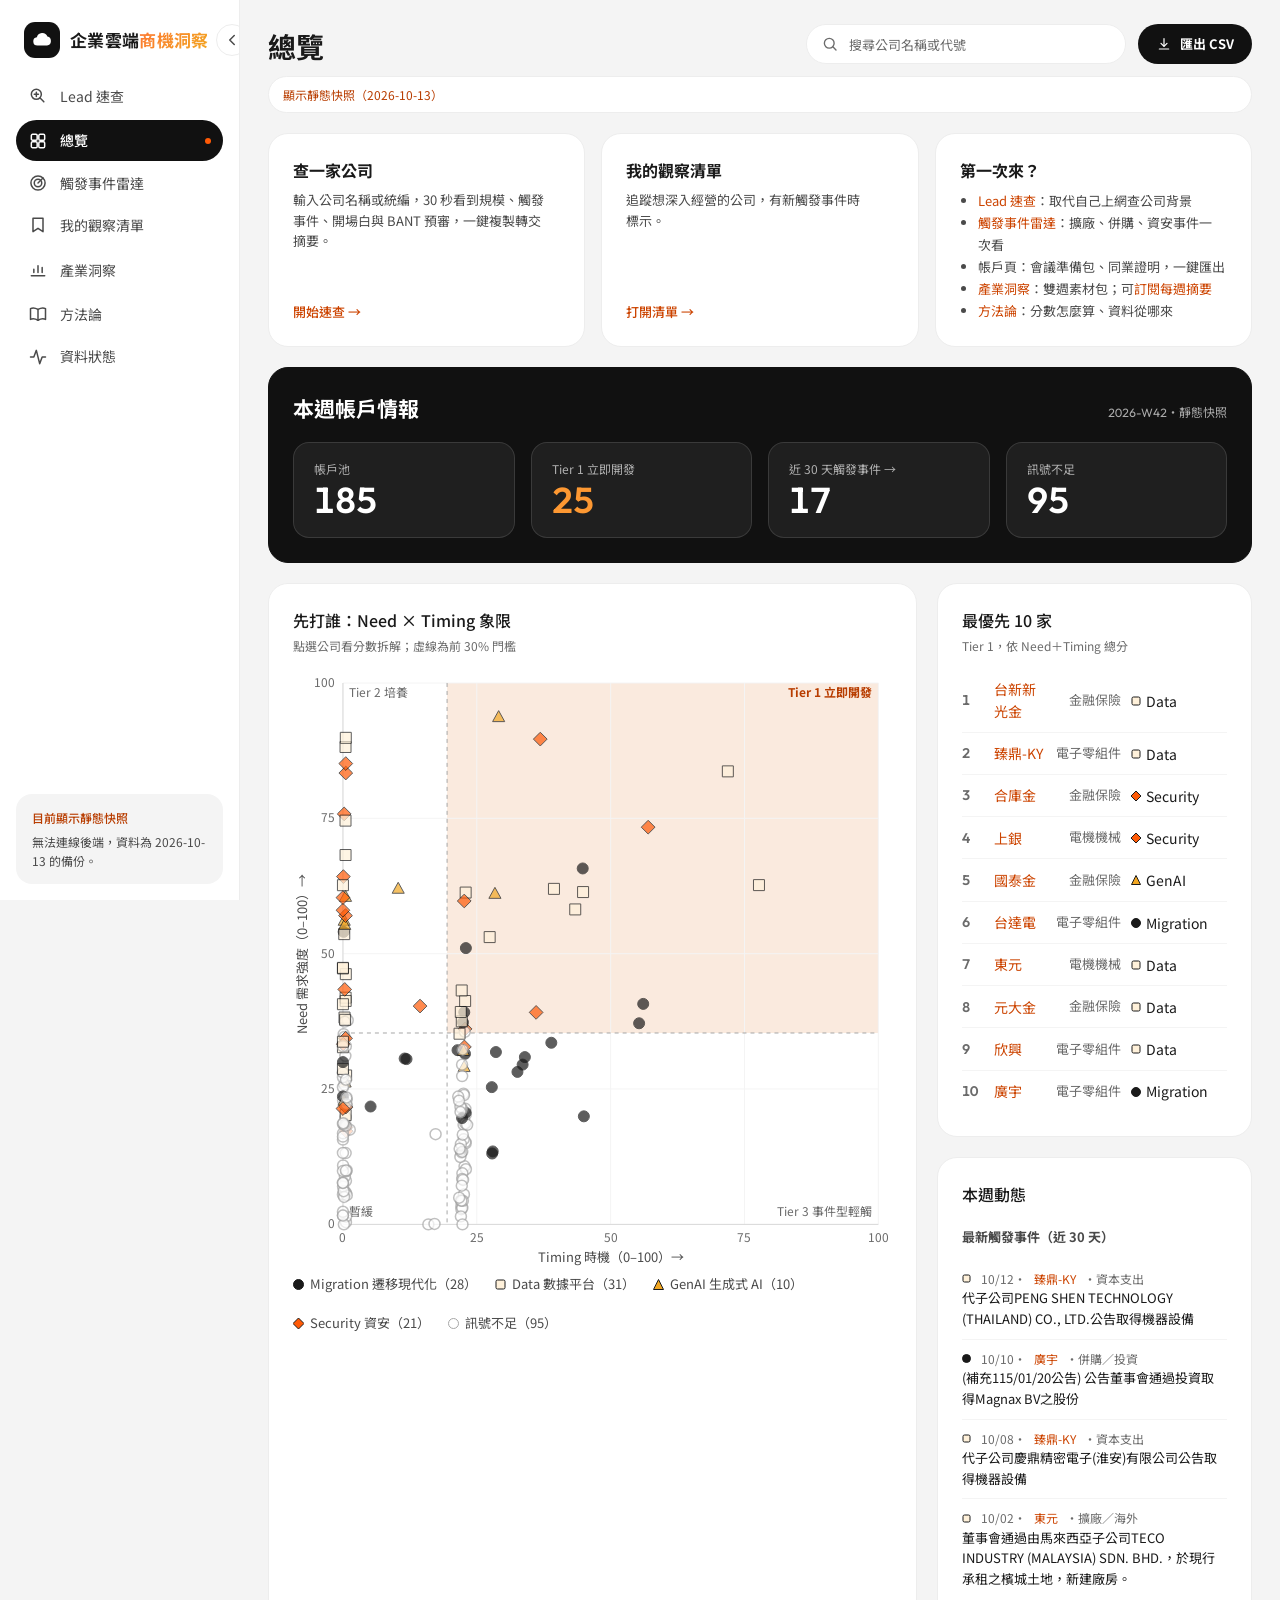
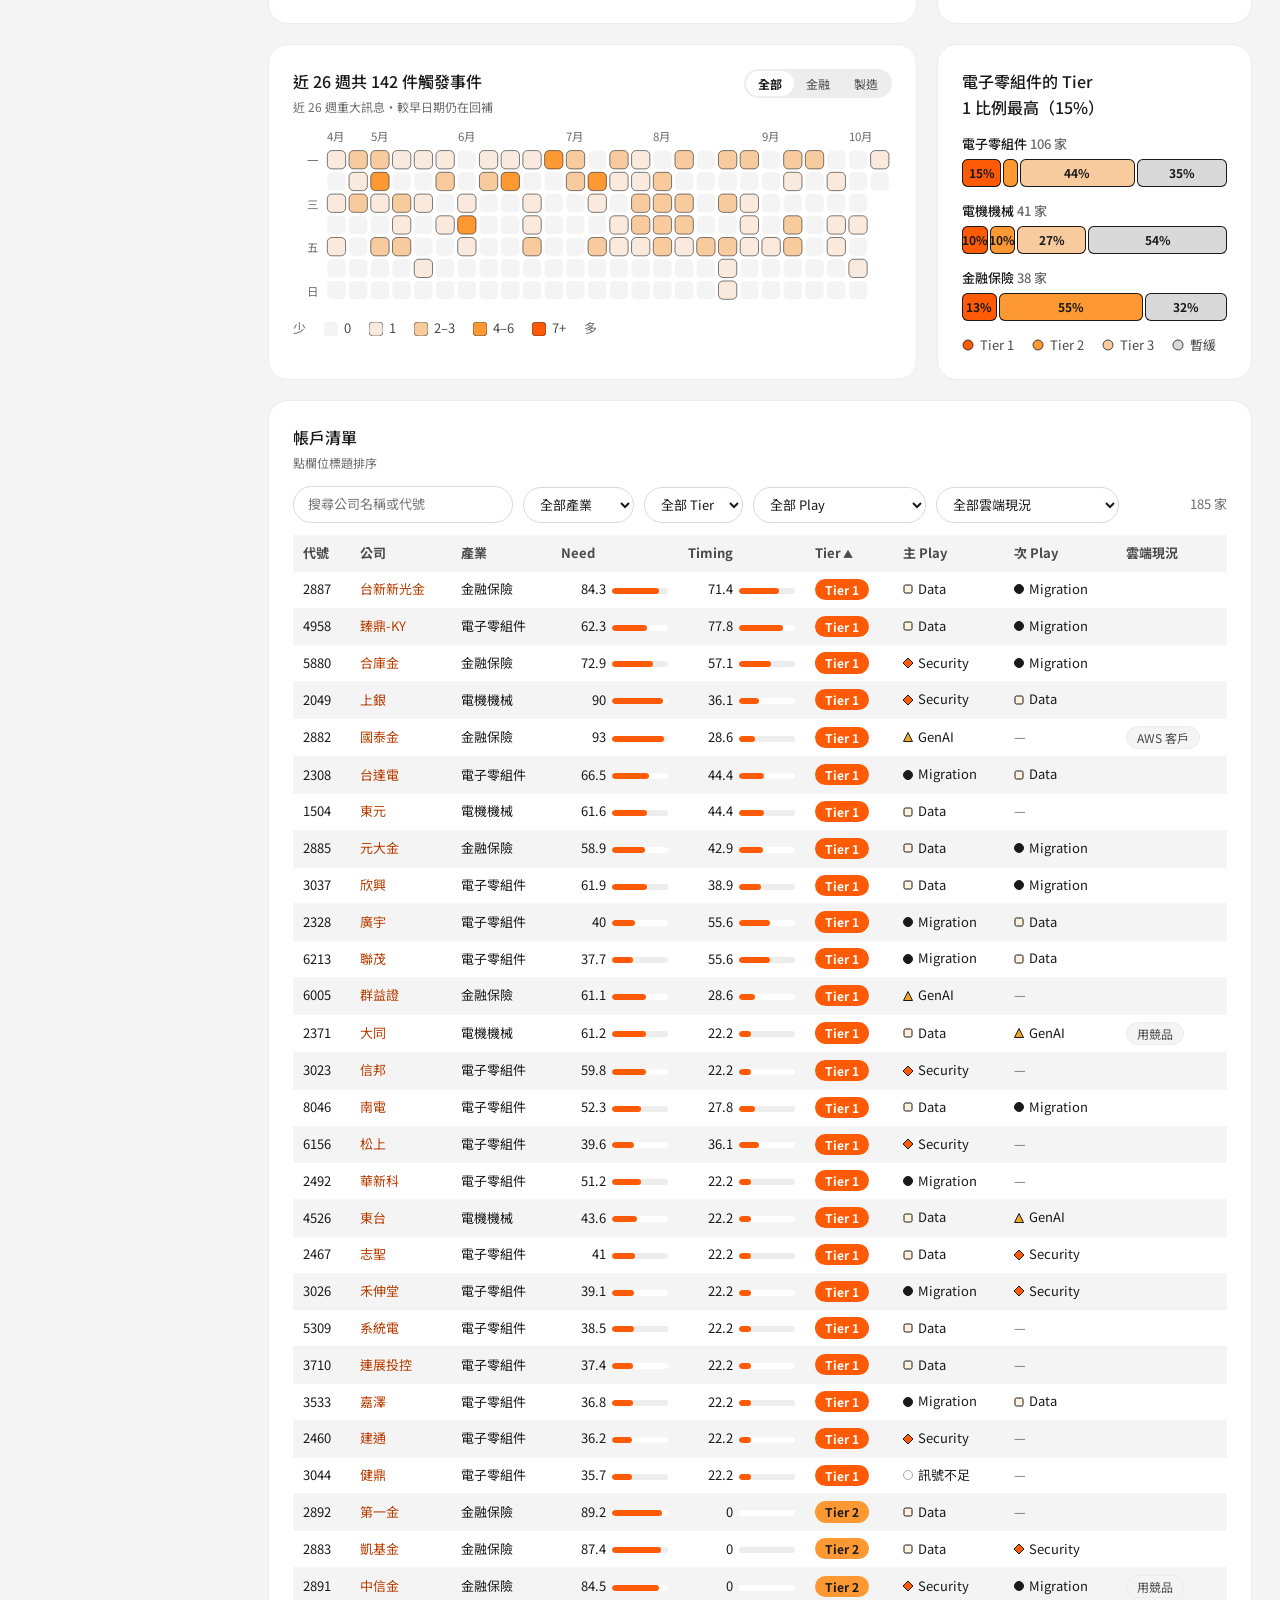
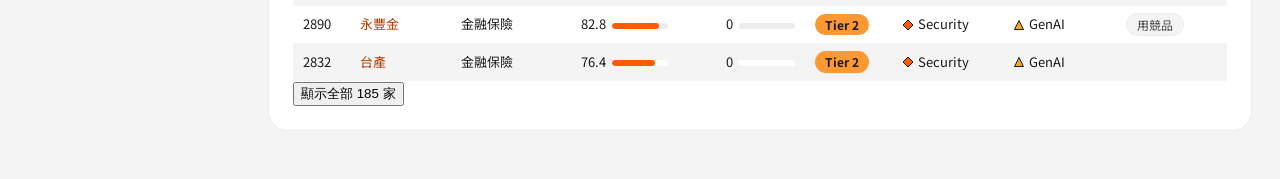
==== commit dc5225ca: "版面：Lead 速查與方法論改回滿版；低視窗高度隱藏側欄更新卡避免切到導覽" ====
--- a/web/index.html
+++ b/web/index.html
@@ -9,7 +9,7 @@
 <link rel="preconnect" href="https://fonts.gstatic.com" crossorigin>
 <link href="https://fonts.googleapis.com/css2?family=Noto+Sans+TC:wght@400;500;700&family=Outfit:wght@500;600&display=swap" rel="stylesheet">
 <link rel="stylesheet" href="css/tokens.css?v=20261019b">
-<link rel="stylesheet" href="css/app.css?v=20261019e">
+<link rel="stylesheet" href="css/app.css?v=20261019h">
 </head>
 <body data-page="overview" data-title="總覽">
 <main>
--- a/web/css/app.css
+++ b/web/css/app.css
@@ -341,7 +341,7 @@
 .cp-out { max-height: 60vh; overflow-y: auto; }
 
 /* ===== 方法論頁 v3（S5） ===== */
-.meth { max-width: 1100px; }
+.meth { width: 100%; }
 .hero-card { background: var(--gradient-brand); color: var(--ink-900); border-radius: var(--radius); padding: 28px 32px; margin-bottom: 20px; }
 .hero-card h2 { font-size: 28px; line-height: 1.3; }
 .hero-card p { margin: 8px 0 0; font-size: 14px; max-width: 760px; }
@@ -554,7 +554,7 @@
 .fb-cycle { color: var(--ink-500); margin-left: 6px; padding-left: 6px; border-left: 1px solid var(--gray-200); }
 .fresh-bar .uc-warn { color: var(--orange-800); }
 
-.lk-main { max-width: 860px; }
+.lk-main { width: 100%; }
 .lk-search h2 { font-size: 18px; font-weight: 700; }
 .lk-search .hint { color: var(--ink-500); font-size: 13px; margin: 4px 0 14px; }
 .lk-form { display: flex; gap: 10px; }
@@ -804,3 +804,7 @@
   .heat-row { grid-template-columns: 1fr 36px 56px; }
   .heat-row .rt-bar { grid-column: 1 / -1; grid-row: 2; }
 }
+
+/* 視窗高度不足時，側欄底部的更新卡先隱藏，避免導覽被切到；導覽區自己可捲動 */
+@media (max-height: 820px) and (min-width: 721px) { .update-card { display: none; } .side-group { margin-bottom: 0; } }
+.side-nav { min-height: 0; overflow-y: auto; }
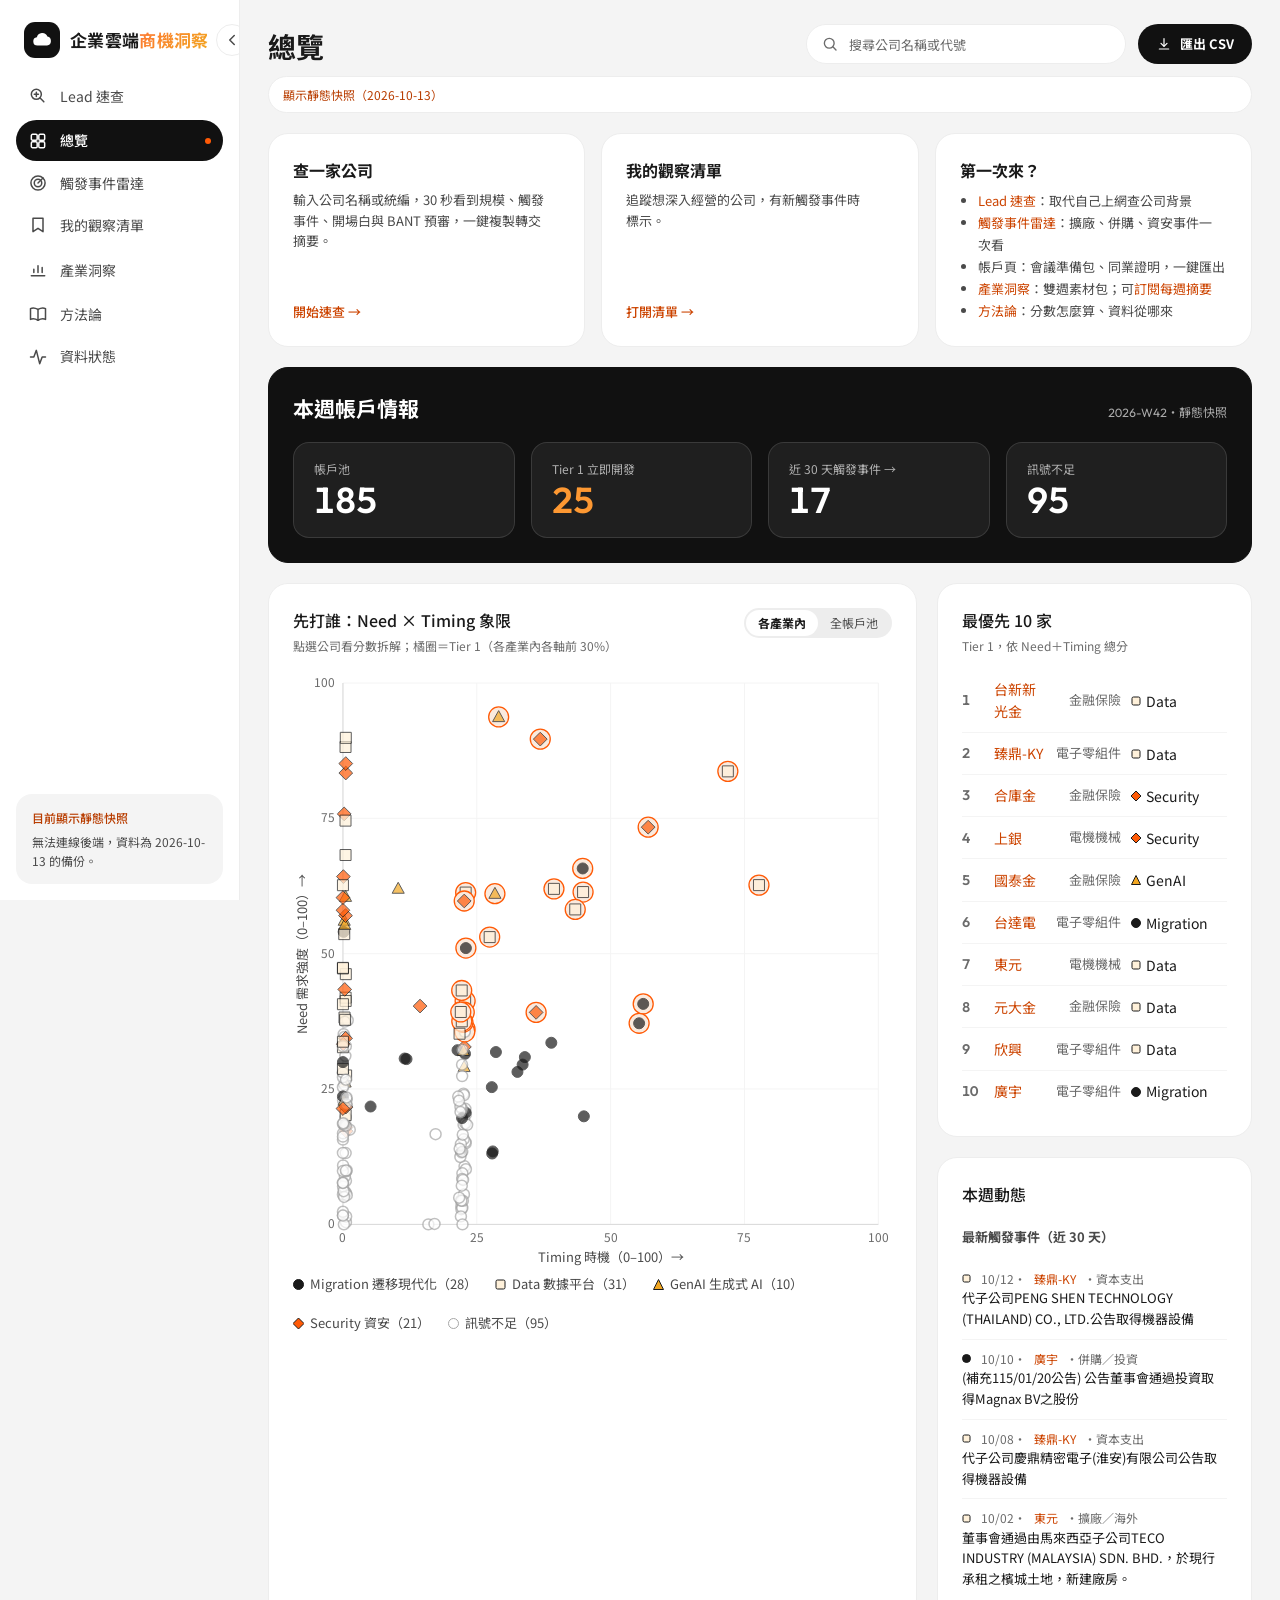
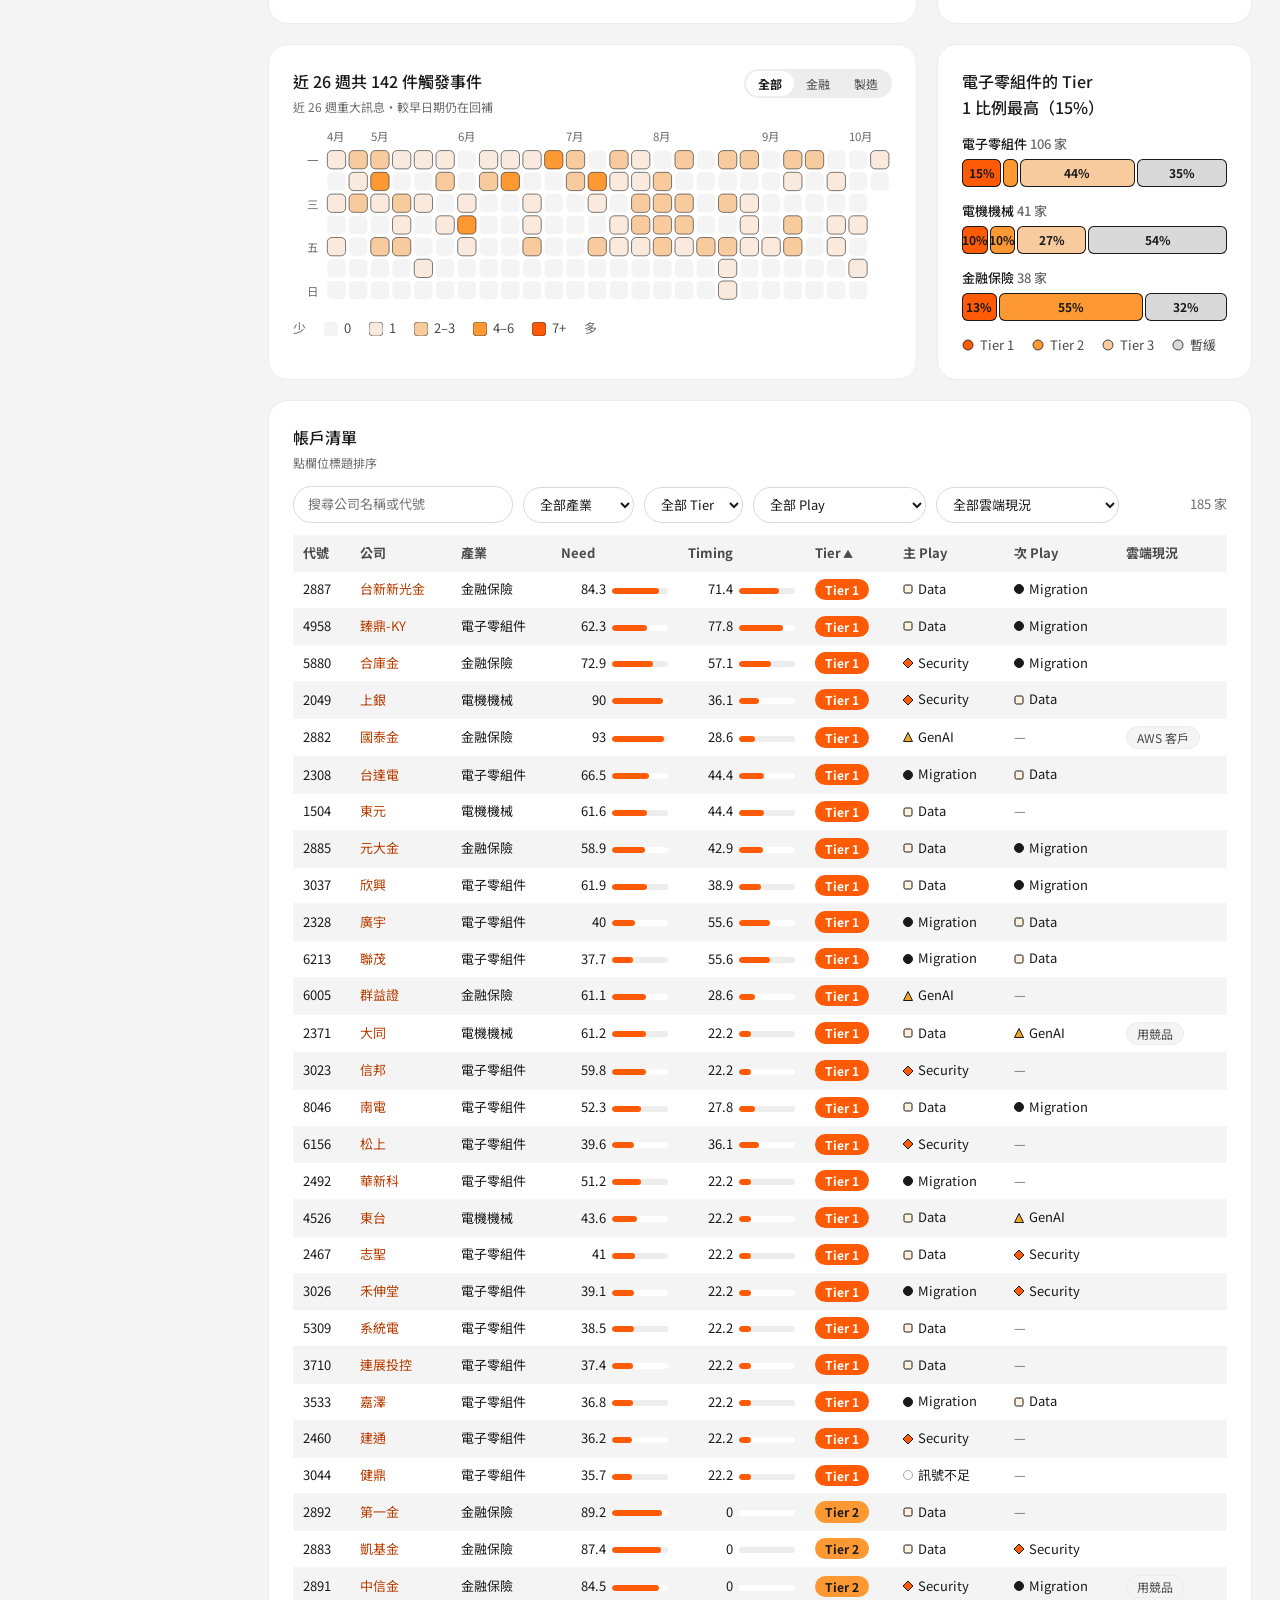
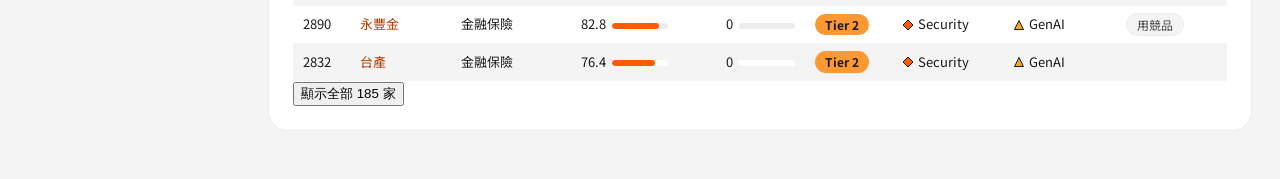
==== commit 94ac4639: "規則 v3（10 檔 R1–R4）：賣方語境與名稱誤配、資本支出金額門檻與重複遞減、產業內 Tier、驗證對基準線；總覽可切換排名範圍 Co-Authored-By: Claude Sonnet 5." ====
--- a/web/index.html
+++ b/web/index.html
@@ -9,7 +9,7 @@
 <link rel="preconnect" href="https://fonts.gstatic.com" crossorigin>
 <link href="https://fonts.googleapis.com/css2?family=Noto+Sans+TC:wght@400;500;700&family=Outfit:wght@500;600&display=swap" rel="stylesheet">
 <link rel="stylesheet" href="css/tokens.css?v=20261019b">
-<link rel="stylesheet" href="css/app.css?v=20261019h">
+<link rel="stylesheet" href="css/app.css?v=20261019i">
 </head>
 <body data-page="overview" data-title="總覽">
 <main>
@@ -39,7 +39,8 @@
   <!-- 列 2：象限圖（8）＋鬆餅圖／本週動態（4） -->
   <section class="grid-12">
     <div class="card chart-wrap span-8" id="quad">
-      <div class="card-head"><h2>先打誰：Need × Timing 象限</h2><span class="hint">點選公司看分數拆解；虛線為前 30% 門檻</span></div>
+      <div class="card-head head-split"><div><h2>先打誰：Need × Timing 象限</h2><span class="hint" id="scope-hint">點選公司看分數拆解</span></div>
+        <div class="seg-toggle" role="group" aria-label="Tier 排名範圍" id="scope-seg"><button type="button" data-s="industry" aria-pressed="true">各產業內</button><button type="button" data-s="pool" aria-pressed="false">全帳戶池</button></div></div>
       <div class="card-body">
         <div class="chart"></div>
         <div class="legend" id="legend"></div>
@@ -111,7 +112,7 @@
 
 <script src="js/api.js?v=20261019b"></script>
 <script src="js/shell.js?v=20261019e"></script>
-<script src="js/charts.js?v=20261014r"></script>
+<script src="js/charts.js?v=20261019i"></script>
 <script>
 (async () => {
   const { LABELS, fmt, esc, tierBadge, playTag, shapeSvg, ageDays } = CL;
@@ -122,28 +123,34 @@
   const rows = d.accounts.map(c => ({
     code: c.code, name: c.name, industry: c.industry, market: c.market,
     need: c.score.need === '' ? 0 : Number(c.score.need), timing: c.score.timing === '' ? 0 : Number(c.score.timing),
-    tier: String(c.score.tier), play: c.score.play_primary, play2: c.score.play_secondary,
+    tier: String(c.score.tier), tierPool: String(c.score.tier_pool || c.score.tier), tierInd: String(c.score.tier_industry || c.score.tier), play: c.score.play_primary, play2: c.score.play_secondary,
     cloud: c.score.cloud_status, comp: Number(c.score.data_completeness)
   }));
   const byCode = Object.fromEntries(rows.map(r => [r.code, r]));
   const S = d.summary || {};
-  const tierCounts = S.tier_counts || rows.reduce((m, r) => (m[r.tier] = (m[r.tier] || 0) + 1, m), {});
-  const recent = d.signals.filter(s => s.type === 'T1' && ageDays(s.at, d.generated_at) <= 30);
+  let scope = 'industry';
+  try { scope = localStorage.getItem('cl:tierscope') === 'pool' ? 'pool' : 'industry'; } catch (e) { /* 無儲存空間時用預設 */ }
+  let tierCounts = {};
+  const recent = d.signals.filter(s => s.type === 'T1' && Number(s.points) > 0 && ageDays(s.at, d.generated_at) <= 30);
   const eventDocs = new Set(recent.map(s => s.code + '|' + s.title + '|' + s.at));
 
   // ---------- KPI 帶 ----------
   document.getElementById('k-accounts').textContent = S.rank_total || rows.length;
-  document.getElementById('k-tier1').textContent = tierCounts['1'] || 0;
   document.getElementById('k-events').textContent = eventDocs.size;
   document.getElementById('k-nosig').textContent = rows.filter(r => r.play === CL.NO_PLAY).length;
   document.getElementById('band-sub').textContent = `${d.run_id}${d.source === 'live' ? '' : '・靜態快照'}`;
 
   // ---------- 象限圖 ----------
   const mid = (hi, lo) => (Math.min(...hi) + Math.max(0, ...lo)) / 2;
-  const highN = r => r.tier === '1' || r.tier === '2', highT = r => r.tier === '1' || r.tier === '3';
-  const needCut = mid(rows.filter(highN).map(r => r.need), rows.filter(r => !highN(r)).map(r => r.need));
-  const timingCut = mid(rows.filter(highT).map(r => r.timing), rows.filter(r => !highT(r)).map(r => r.timing));
-  Charts.quadrant(document.getElementById('quad'), rows, { needCut, timingCut, onClick: r => { location.href = 'account.html?code=' + r.code; } });
+  const drawQuad = () => {
+    let cuts = { needCut: null, timingCut: null };
+    if (scope === 'pool') {
+      const highN = r => r.tier === '1' || r.tier === '2', highT = r => r.tier === '1' || r.tier === '3';
+      cuts = { needCut: mid(rows.filter(highN).map(r => r.need), rows.filter(r => !highN(r)).map(r => r.need)),
+               timingCut: mid(rows.filter(highT).map(r => r.timing), rows.filter(r => !highT(r)).map(r => r.timing)) };
+    }
+    Charts.quadrant(document.getElementById('quad'), rows, { ...cuts, onClick: r => { location.href = 'account.html?code=' + r.code; } });
+  };
   const playOrder = ['Migration', 'Data', 'GenAI', 'Security', CL.NO_PLAY];
   document.getElementById('legend').innerHTML = playOrder
     .map(p => `<span>${shapeSvg(p, 11)}${p === CL.NO_PLAY ? CL.NO_PLAY : LABELS.play[p]}（${rows.filter(r => r.play === p).length}）</span>`).join('');
@@ -153,8 +160,10 @@
   const dotSvg = t => `<svg width="12" height="12" aria-hidden="true"><circle cx="6" cy="6" r="5" fill="${Charts.TIER_VAR[t]}" stroke="var(--ink-900)" stroke-width="0.8"/></svg>`;
 
   // ---------- 最優先 10 家 ----------
-  document.getElementById('top10').innerHTML = rows.filter(r => r.tier === '1').sort((a, b) => (b.need + b.timing) - (a.need + a.timing)).slice(0, 10)
+  const drawTop = () => {
+    document.getElementById('top10').innerHTML = rows.filter(r => r.tier === '1').sort((a, b) => (b.need + b.timing) - (a.need + a.timing)).slice(0, 10)
     .map((r, i) => `<li><span class="rk">${i + 1}</span><a href="account.html?code=${r.code}">${esc(r.name)}</a><span class="muted">${esc(r.industry)}</span><span class="tp">${playTag(r.play)}</span></li>`).join('');
+  };
 
   // ---------- 本週動態 ----------
   const prevRows = rows.filter(r => d.prev[r.code]).map(r => {
@@ -197,7 +206,9 @@
   drawCal();
 
   // ---------- 產業 × Tier 百分比堆疊 ----------
-  const matrix = S.industry_tier_matrix || {};
+  const drawInd = () => {
+  const matrix = {};
+  rows.forEach(r => { const m = (matrix[r.industry] = matrix[r.industry] || {}); m[r.tier] = (m[r.tier] || 0) + 1; });
   const inds = Object.keys(matrix);
   document.getElementById('ind-stack').innerHTML = inds.map(ind => {
     const m = matrix[ind], tot = Charts.TIER_ORDER.reduce((a, t) => a + (m[t] || 0), 0) || 1;
@@ -213,6 +224,7 @@
   document.getElementById('ind-stack').querySelectorAll('[data-tip]').forEach(n => {
     n.addEventListener('mousemove', e => AC_tip(e, n.dataset.tip)); n.addEventListener('mouseleave', AC_untip);
   });
+  };
   let tipEl = null;
   function AC_tip(e, html) {
     if (!tipEl) { tipEl = document.createElement('div'); tipEl.className = 'tooltip floating'; document.body.appendChild(tipEl); }
@@ -285,8 +297,8 @@
     document.getElementById('tbody').innerHTML = cut.map(r => `
       <tr data-code="${r.code}" tabindex="0">
         <td>${r.code}</td><td><a href="account.html?code=${r.code}">${esc(r.name)}</a></td><td>${esc(r.industry)}</td>
-        <td class="num">${fmt(r.need)}<span class="bar${r.need >= needCut ? ' hi' : ''}"><i style="width:${r.need}%"></i></span></td>
-        <td class="num">${fmt(r.timing)}<span class="bar${r.timing >= timingCut ? ' hi' : ''}"><i style="width:${r.timing}%"></i></span></td>
+        <td class="num">${fmt(r.need)}<span class="bar${r.tier === '1' || r.tier === '2' ? ' hi' : ''}"><i style="width:${r.need}%"></i></span></td>
+        <td class="num">${fmt(r.timing)}<span class="bar${r.tier === '1' || r.tier === '3' ? ' hi' : ''}"><i style="width:${r.timing}%"></i></span></td>
         <td>${tierBadge(r.tier)}</td><td>${playTag(r.play)}</td><td>${playTag(r.play2)}</td>
         <td>${r.cloud === 'unknown' ? '' : `<span class="badge cloud">${LABELS.cloudShort[r.cloud]}</span>`}</td>
       </tr>`).join('');
@@ -298,7 +310,21 @@
     const tr = e.target.closest('tr'); if (tr && e.key === 'Enter') location.href = 'account.html?code=' + tr.dataset.code;
   });
   Shell.setExport(() => window.__shown || rows);
-  render();
+  const applyScope = () => {
+    rows.forEach(r => { r.tier = scope === 'pool' ? r.tierPool : r.tierInd; r.tierOrder = tierOrder[r.tier]; });
+    tierCounts = rows.reduce((m, r) => (m[r.tier] = (m[r.tier] || 0) + 1, m), {});
+    document.getElementById('k-tier1').textContent = tierCounts['1'] || 0;
+    document.getElementById('scope-hint').textContent = scope === 'pool'
+      ? '點選公司看分數拆解；虛線為全帳戶池前 30% 門檻' : '點選公司看分數拆解；橘圈＝Tier 1（各產業內各軸前 30%）';
+    document.querySelectorAll('#scope-seg button').forEach(b => b.setAttribute('aria-pressed', String(b.dataset.s === scope)));
+    drawQuad(); drawTop(); drawInd(); render();
+  };
+  document.querySelectorAll('#scope-seg button').forEach(b => b.addEventListener('click', () => {
+    scope = b.dataset.s;
+    try { localStorage.setItem('cl:tierscope', scope); } catch (e) { /* 略 */ }
+    applyScope();
+  }));
+  applyScope();
 
   // 從帳戶頁迷你象限圖點過來（?focus=代號）：捲到該公司並高亮
   const focus = new URLSearchParams(location.search).get('focus');
